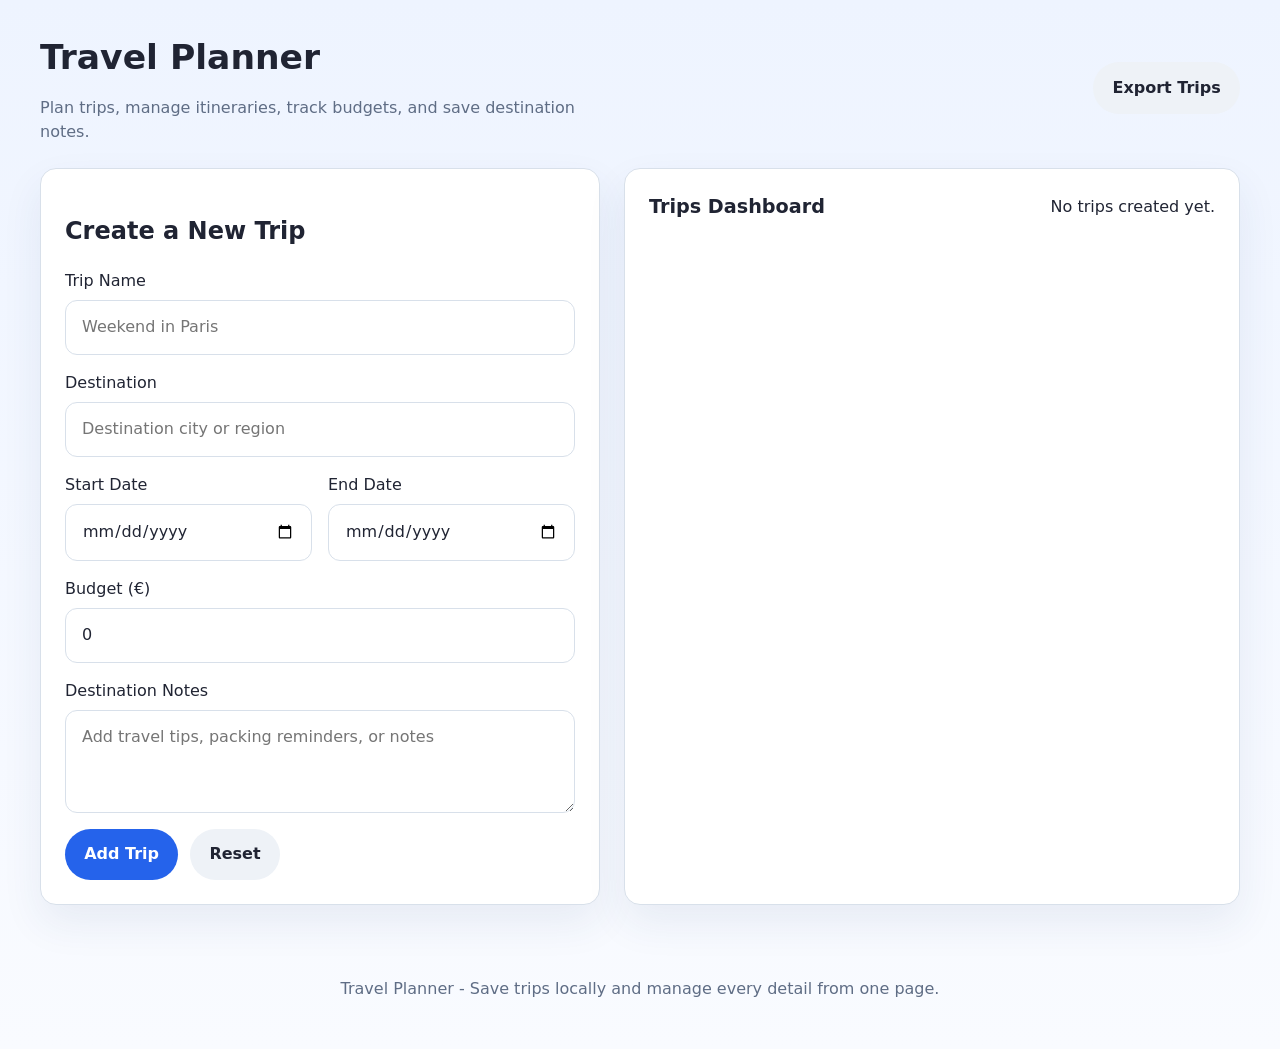
==== src/main/resources/static/index.html @ bc4f484f "initial commit - new project Travel Planner" ====
<!DOCTYPE html>
<html lang="en">
  <head>
    <meta charset="UTF-8" />
    <meta name="viewport" content="width=device-width, initial-scale=1.0" />
    <title>Travel Planner</title>
    <link rel="stylesheet" href="css/styles.css" />
  </head>
  <body>
    <header class="site-header">
      <div class="container header-grid">
        <div>
          <h1>Travel Planner</h1>
          <p>Plan trips, manage itineraries, track budgets, and save destination notes.</p>
        </div>
        <button id="export-data-button" class="btn-secondary">Export Trips</button>
      </div>
    </header>

    <main class="container grid-layout">
      <section class="panel panel-form">
        <h2>Create a New Trip</h2>
        <form id="trip-form">
          <div class="field-group">
            <label for="trip-name">Trip Name</label>
            <input id="trip-name" name="tripName" type="text" placeholder="Weekend in Paris" required />
          </div>
          <div class="field-group">
            <label for="destination">Destination</label>
            <input id="destination" name="destination" type="text" placeholder="Destination city or region" required />
          </div>
          <div class="field-row">
            <div class="field-group">
              <label for="start-date">Start Date</label>
              <input id="start-date" name="startDate" type="date" required />
            </div>
            <div class="field-group">
              <label for="end-date">End Date</label>
              <input id="end-date" name="endDate" type="date" required />
            </div>
          </div>
          <div class="field-group">
            <label for="budget">Budget (€)</label>
            <input id="budget" name="budget" type="number" min="0" value="0" required />
          </div>
          <div class="field-group">
            <label for="notes">Destination Notes</label>
            <textarea id="notes" name="notes" rows="3" placeholder="Add travel tips, packing reminders, or notes"></textarea>
          </div>
          <div class="button-row">
            <button type="submit" class="btn-primary">Add Trip</button>
            <button type="reset" class="btn-secondary">Reset</button>
          </div>
        </form>
      </section>

      <section class="panel panel-dashboard">
        <div class="section-header">
          <h2>Trips Dashboard</h2>
          <div id="trip-summary">No trips created yet.</div>
        </div>
        <div id="trips-list" class="trip-list"></div>
      </section>

      <section class="panel panel-details hidden" id="trip-details-panel">
        <div class="section-header">
          <h2>Trip Details</h2>
          <button id="delete-trip-button" class="btn-danger">Delete Trip</button>
        </div>

        <div id="active-trip-card" class="card"></div>

        <div class="sub-sections">
          <div class="panel nested-panel">
            <h3>Itinerary</h3>
            <form id="itinerary-form" class="small-form">
              <div class="field-row">
                <div class="field-group">
                  <label for="itinerary-day">Day</label>
                  <select id="itinerary-day" name="itineraryDay"></select>
                </div>
                <div class="field-group">
                  <label for="itinerary-time">Time</label>
                  <input id="itinerary-time" name="itineraryTime" type="time" required />
                </div>
              </div>
              <div class="field-group">
                <label for="itinerary-title">Activity</label>
                <input id="itinerary-title" name="itineraryTitle" type="text" placeholder="Museum visit, dinner, hike…" required />
              </div>
              <div class="field-group">
                <label for="itinerary-description">Description</label>
                <input id="itinerary-description" name="itineraryDescription" type="text" placeholder="Add details for the activity" />
              </div>
              <button type="submit" class="btn-primary btn-full">Add Itinerary Item</button>
            </form>

            <div id="itinerary-list" class="list-group"></div>
          </div>

          <div class="panel nested-panel">
            <h3>Budget Tracker</h3>
            <div class="budget-summary">
              <div class="budget-label">Budget</div>
              <div id="budget-total" class="budget-value">€0</div>
            </div>
            <div class="progress-bar">
              <div id="budget-progress" class="progress-fill"></div>
            </div>
            <div class="budget-details">
              <span id="budget-spent">Spent: €0</span>
              <span id="budget-remaining">Remaining: €0</span>
            </div>

            <form id="expense-form" class="small-form">
              <div class="field-group">
                <label for="expense-category">Category</label>
                <select id="expense-category" name="expenseCategory">
                  <option value="Accommodation">Accommodation</option>
                  <option value="Food">Food</option>
                  <option value="Transport">Transport</option>
                  <option value="Activities">Activities</option>
                  <option value="Misc">Misc</option>
                </select>
              </div>
              <div class="field-group">
                <label for="expense-amount">Amount (€)</label>
                <input id="expense-amount" name="expenseAmount" type="number" min="0" step="0.01" required />
              </div>
              <div class="field-group">
                <label for="expense-description">Description</label>
                <input id="expense-description" name="expenseDescription" type="text" placeholder="Hotel, lunch, metro ticket…" />
              </div>
              <button type="submit" class="btn-primary btn-full">Add Expense</button>
            </form>

            <div id="expense-list" class="list-group"></div>
          </div>
        </div>

        <div class="panel nested-panel">
          <h3>Destination Information</h3>
          <div class="field-row">
            <button id="load-destination-info" class="btn-secondary">Load Recommended Info</button>
            <button id="save-notes-button" class="btn-secondary">Save Notes</button>
          </div>
          <div class="destination-card">
            <div class="destination-info-grid">
              <div>
                <h4>Weather</h4>
                <p id="destination-weather">N/A</p>
              </div>
              <div>
                <h4>Currency</h4>
                <p id="destination-currency">N/A</p>
              </div>
              <div>
                <h4>Tips</h4>
                <p id="destination-tips">N/A</p>
              </div>
            </div>
            <div class="field-group">
              <label for="destination-notes">Traveler Notes</label>
              <textarea id="destination-notes" rows="4" placeholder="Add packing notes, reminders, or local tips"></textarea>
            </div>
          </div>
        </div>
      </section>
    </main>

    <footer class="site-footer">
      <p>Travel Planner - Save trips locally and manage every detail from one page.</p>
    </footer>

    <script type="module" src="js/app.js"></script>
  </body>
</html>
---- src/main/resources/static/css/styles.css ----
:root {
  --bg: #f4f7fb;
  --surface: #ffffff;
  --surface-strong: #eef2f7;
  --text: #202433;
  --muted: #5f6d85;
  --primary: #2563eb;
  --primary-soft: #dbeafe;
  --accent: #10b981;
  --danger: #ef4444;
  --border: #d8e0ea;
  --radius: 16px;
  --shadow: 0 18px 40px rgba(42, 67, 116, 0.08);
  font-family: "Inter", system-ui, -apple-system, BlinkMacSystemFont, "Segoe UI",
    sans-serif;
}

* {
  box-sizing: border-box;
}

html,
body {
  margin: 0;
  min-height: 100%;
  background: linear-gradient(180deg, #eef4ff 0%, #f9fbff 100%);
  color: var(--text);
}

body {
  line-height: 1.5;
}

img {
  max-width: 100%;
  display: block;
}

button,
input,
select,
textarea {
  font: inherit;
}

.container {
  width: min(1200px, calc(100% - 2rem));
  margin: 0 auto;
}

.site-header {
  padding: 2rem 0 1.5rem;
}

.header-grid {
  display: flex;
  align-items: center;
  justify-content: space-between;
  gap: 1.5rem;
  flex-wrap: wrap;
}

.site-header h1 {
  margin: 0;
  font-size: clamp(2.1rem, 2.7vw, 3rem);
}

.site-header p {
  margin: 0.75rem 0 0;
  color: var(--muted);
  max-width: 36rem;
}

.btn-primary,
.btn-secondary,
.btn-danger {
  border: none;
  border-radius: 999px;
  cursor: pointer;
  padding: 0.85rem 1.2rem;
  font-weight: 600;
  transition: transform 0.18s ease, box-shadow 0.18s ease,
    background-color 0.18s ease;
}

.btn-primary {
  background: var(--primary);
  color: #fff;
}

.btn-secondary {
  background: var(--surface-strong);
  color: var(--text);
}

.btn-danger {
  background: var(--danger);
  color: #fff;
}

button:hover {
  transform: translateY(-1px);
}

button:focus-visible {
  outline: 3px solid rgba(37, 99, 235, 0.35);
  outline-offset: 2px;
}

.grid-layout {
  display: grid;
  grid-template-columns: minmax(280px, 1fr) minmax(360px, 1.1fr);
  gap: 1.5rem;
  margin-bottom: 2rem;
}

.panel {
  background: var(--surface);
  border: 1px solid var(--border);
  border-radius: var(--radius);
  padding: 1.5rem;
  box-shadow: var(--shadow);
}

.panel-form,
.panel-dashboard {
  min-height: 380px;
}

.panel-details {
  grid-column: 1 / -1;
}

.section-header {
  display: flex;
  align-items: center;
  justify-content: space-between;
  gap: 1rem;
  margin-bottom: 1rem;
}

.section-header h2,
.panel h3 {
  margin: 0;
  font-size: 1.2rem;
}

.field-group {
  display: flex;
  flex-direction: column;
  gap: 0.45rem;
  margin-bottom: 1rem;
}

.field-row {
  display: grid;
  grid-template-columns: repeat(2, minmax(0, 1fr));
  gap: 1rem;
}

.field-row .field-group:last-child {
  margin-bottom: 0;
}

input,
select,
textarea {
  width: 100%;
  border: 1px solid var(--border);
  border-radius: 12px;
  background: #fff;
  padding: 0.9rem 1rem;
  color: var(--text);
  transition: border-color 0.15s ease, box-shadow 0.15s ease;
}

input:focus,
select:focus,
textarea:focus {
  outline: none;
  border-color: rgba(37, 99, 235, 0.55);
  box-shadow: 0 0 0 4px rgba(37, 99, 235, 0.12);
}

textarea {
  resize: vertical;
  min-height: 4.5rem;
}

.button-row {
  display: flex;
  gap: 0.75rem;
  flex-wrap: wrap;
  margin-top: 0.5rem;
}

.btn-full {
  width: 100%;
}

.trip-list {
  display: grid;
  gap: 1rem;
  margin-top: 1rem;
}

.trip-card,
.card,
.list-item {
  background: var(--surface-strong);
  border: 1px solid var(--border);
  border-radius: 14px;
  padding: 1rem;
}

.trip-card {
  display: flex;
  justify-content: space-between;
  align-items: center;
  gap: 1rem;
}

.trip-card button {
  min-width: 106px;
}

.trip-card h3,
.card h3 {
  margin: 0;
  font-size: 1rem;
}

.trip-card p,
.card p,
.list-item p {
  margin: 0.35rem 0 0;
  color: var(--muted);
}

.hidden {
  display: none !important;
}

.sub-sections {
  display: grid;
  grid-template-columns: 1fr 1fr;
  gap: 1rem;
  margin-top: 1rem;
}

.nested-panel {
  padding: 1rem 1rem 1.25rem;
}

.small-form {
  display: grid;
  gap: 1rem;
  margin-bottom: 1rem;
}

.list-group {
  display: grid;
  gap: 0.8rem;
}

.list-item {
  display: grid;
  gap: 0.5rem;
}

.list-item span {
  font-size: 0.95rem;
  color: var(--muted);
}

.budget-summary,
.destination-info-grid,
.budget-details {
  display: grid;
  gap: 0.5rem;
}

.budget-summary {
  grid-template-columns: auto auto;
  align-items: center;
  margin-bottom: 0.9rem;
}

.budget-label {
  color: var(--muted);
  font-size: 0.95rem;
}

.budget-value {
  font-size: 1.55rem;
  font-weight: 700;
}

.progress-bar {
  width: 100%;
  height: 0.85rem;
  background: #eaf2f2ff;
  border-radius: 999px;
  overflow: hidden;
  margin-bottom: 0.8rem;
}

.progress-fill {
  width: 0%;
  height: 100%;
  background: linear-gradient(90deg, #10b981 0%, #22c55e 100%);
  transition: width 0.3s ease;
}

.budget-details {
  justify-content: space-between;
  grid-template-columns: repeat(2, max-content);
  margin-bottom: 1rem;
}

.destination-card {
  border-radius: 16px;
  border: 1px solid var(--border);
  padding: 1rem;
  background: var(--surface-strong);
}

.destination-info-grid {
  display: grid;
  grid-template-columns: repeat(3, minmax(100px, 1fr));
  gap: 1rem;
  margin-bottom: 1rem;
}

.destination-info-grid h4 {
  margin: 0 0 0.4rem;
  font-size: 0.95rem;
}

.destination-info-grid p {
  margin: 0;
  color: var(--text);
}

.site-footer {
  padding: 1.5rem 0 2rem;
  text-align: center;
  color: var(--muted);
}

@media (max-width: 1024px) {
  .grid-layout {
    grid-template-columns: 1fr;
  }

  .sub-sections {
    grid-template-columns: 1fr;
  }

  .field-row {
    grid-template-columns: 1fr;
  }
}

@media (max-width: 640px) {
  .site-header,
  .panel,
  .destination-card {
    padding: 1.25rem;
  }

  .header-grid {
    align-items: flex-start;
  }

  .button-row,
  .field-row {
    display: grid;
  }
}
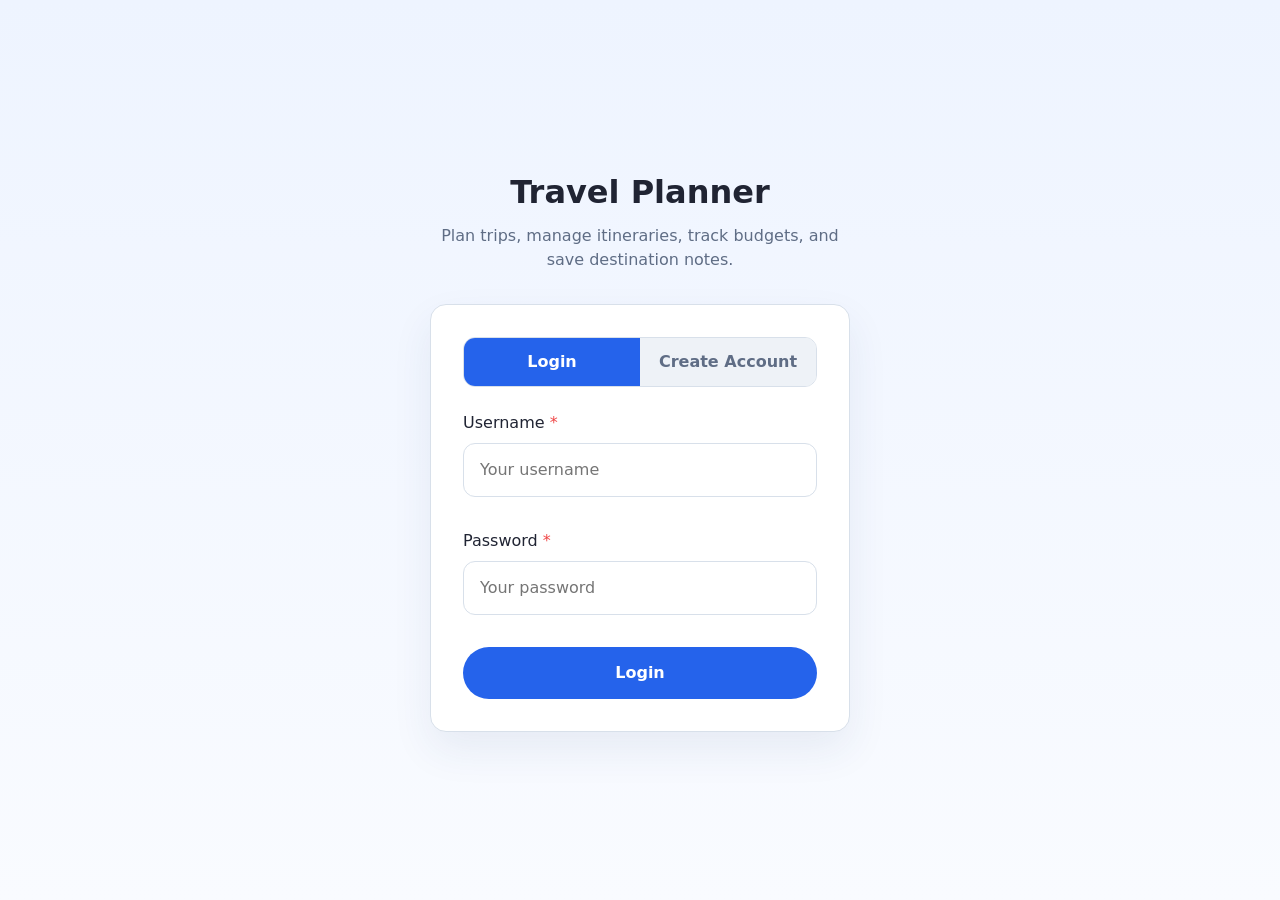
==== commit 2cec9601: "add account creation and login page" ====
--- a/src/main/resources/static/index.html
+++ b/src/main/resources/static/index.html
@@ -13,7 +13,11 @@
           <h1>Travel Planner</h1>
           <p>Plan trips, manage itineraries, track budgets, and save destination notes.</p>
         </div>
-        <button id="export-data-button" class="btn-secondary">Export Trips</button>
+        <div class="header-actions">
+          <span id="username-display" class="username-badge"></span>
+          <button id="logout-button" class="btn-secondary">Logout</button>
+          <button id="export-data-button" class="btn-secondary">Export Trips</button>
+        </div>
       </div>
     </header>
 
@@ -172,6 +176,5 @@
       <p>Travel Planner - Save trips locally and manage every detail from one page.</p>
     </footer>
 
-    <script type="module" src="js/app.js"></script>
-  </body>
+    <script type="module" src="js/app.js"></script>  </body>
 </html>
--- a/src/main/resources/static/css/styles.css
+++ b/src/main/resources/static/css/styles.css
@@ -299,7 +299,7 @@
 .progress-bar {
   width: 100%;
   height: 0.85rem;
-  background: #eaf2f2ff;
+  background: #eaf2ff;
   border-radius: 999px;
   overflow: hidden;
   margin-bottom: 0.8rem;
@@ -377,4 +377,101 @@
   .field-row {
     display: grid;
   }
+}
+
+.auth-body {
+  display: flex;
+  align-items: center;
+  justify-content: center;
+  min-height: 100vh;
+  padding: 2rem;
+}
+
+.auth-container {
+  width: 100%;
+  max-width: 420px;
+}
+
+.auth-header {
+  text-align: center;
+  margin-bottom: 2rem;
+}
+
+.auth-header h1 {
+  margin: 0;
+  font-size: 2rem;
+}
+
+.auth-header p {
+  margin: 0.5rem 0 0;
+  color: var(--muted);
+}
+
+.auth-card {
+  background: var(--surface);
+  border: 1px solid var(--border);
+  border-radius: var(--radius);
+  padding: 2rem;
+  box-shadow: var(--shadow);
+}
+
+.auth-tabs {
+  display: flex;
+  gap: 0;
+  margin-bottom: 1.5rem;
+  border-radius: 12px;
+  overflow: hidden;
+  border: 1px solid var(--border);
+}
+
+.auth-tab {
+  flex: 1;
+  padding: 0.75rem;
+  border: none;
+  background: var(--surface-strong);
+  color: var(--muted);
+  cursor: pointer;
+  font-weight: 600;
+  transition: background 0.15s ease, color 0.15s ease;
+}
+
+.auth-tab.active {
+  background: var(--primary);
+  color: #fff;
+}
+
+.auth-form {
+  display: flex;
+  flex-direction: column;
+  gap: 1rem;
+}
+
+.auth-error {
+  background: #fef2f2;
+  border: 1px solid #fecaca;
+  color: var(--danger);
+  padding: 0.75rem 1rem;
+  border-radius: 12px;
+  margin-bottom: 1rem;
+  font-size: 0.9rem;
+}
+
+.header-actions {
+  display: flex;
+  align-items: center;
+  gap: 0.75rem;
+  flex-wrap: wrap;
+}
+
+.username-badge {
+  font-weight: 600;
+  color: var(--primary);
+  padding: 0.5rem 0.75rem;
+  background: var(--primary-soft);
+  border-radius: 999px;
+  font-size: 0.9rem;
+}
+
+.required {
+  color: var(--danger);
 }
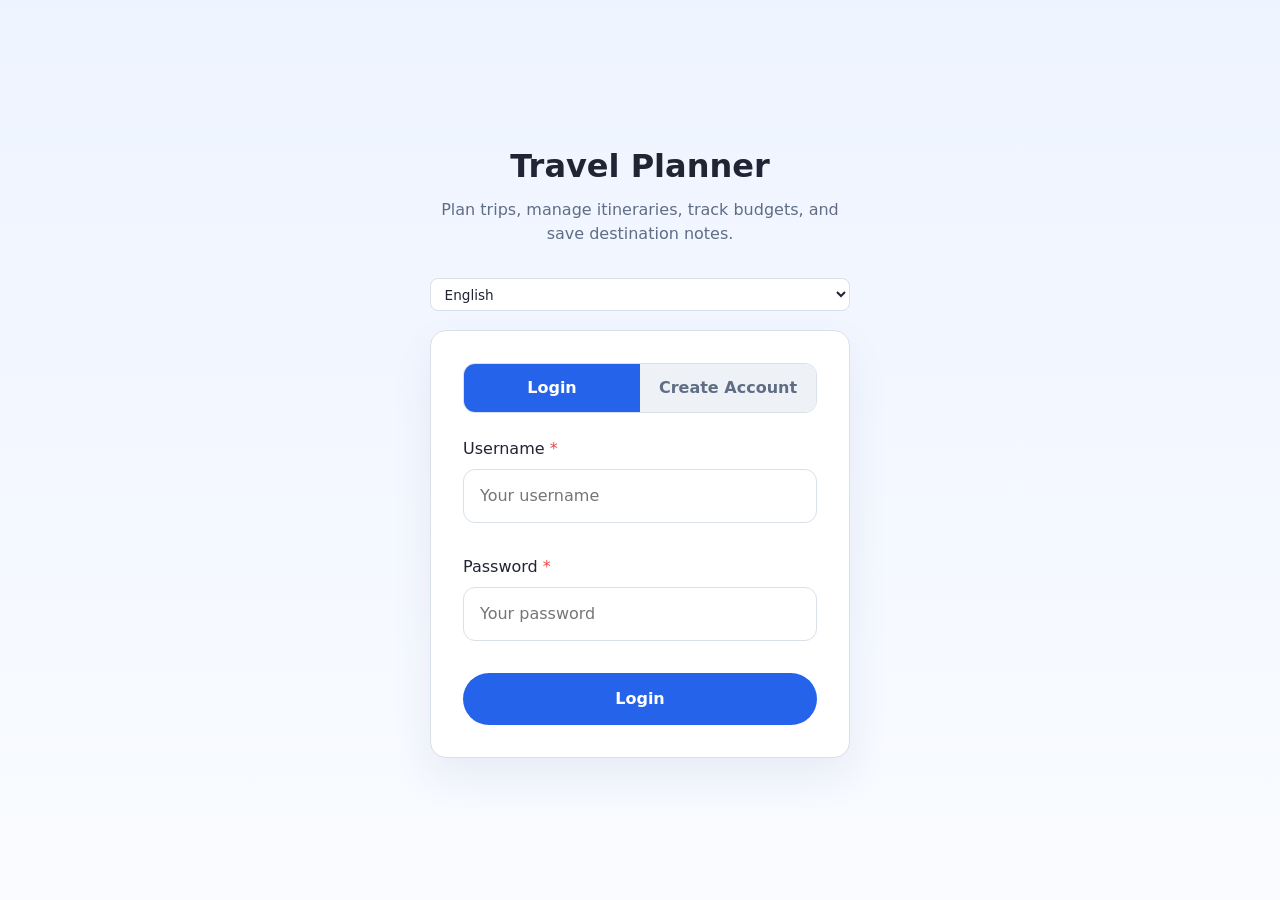
==== commit 2bd1d488: "feat: add multi-language support with PL/EN/ES translations and localized currency names - Add i18n " ====
--- a/src/main/resources/static/index.html
+++ b/src/main/resources/static/index.html
@@ -3,139 +3,161 @@
   <head>
     <meta charset="UTF-8" />
     <meta name="viewport" content="width=device-width, initial-scale=1.0" />
-    <title>Travel Planner</title>
+    <title data-i18n="app.title">Travel Planner</title>
     <link rel="stylesheet" href="css/styles.css" />
   </head>
   <body>
     <header class="site-header">
       <div class="container header-grid">
         <div>
-          <h1>Travel Planner</h1>
-          <p>Plan trips, manage itineraries, track budgets, and save destination notes.</p>
+          <h1 data-i18n="app.title">Travel Planner</h1>
+          <p data-i18n="app.subtitle">Plan trips, manage itineraries, track budgets, and save destination notes.</p>
         </div>
         <div class="header-actions">
+          <select id="language-select" class="language-select">
+            <option value="pl">Polski</option>
+            <option value="en">English</option>
+            <option value="es">Español</option>
+          </select>
           <span id="username-display" class="username-badge"></span>
-          <button id="logout-button" class="btn-secondary">Logout</button>
-          <button id="export-data-button" class="btn-secondary">Export Trips</button>
+          <button id="logout-button" class="btn-secondary" data-i18n="header.logout">Logout</button>
+          <button id="export-data-button" class="btn-secondary" data-i18n="header.exportTrips">Export Trips</button>
         </div>
       </div>
     </header>
 
     <main class="container grid-layout">
       <section class="panel panel-form">
-        <h2>Create a New Trip</h2>
+        <h2 data-i18n="trip.newTrip">Create a New Trip</h2>
         <form id="trip-form">
           <div class="field-group">
-            <label for="trip-name">Trip Name</label>
-            <input id="trip-name" name="tripName" type="text" placeholder="Weekend in Paris" required />
+            <label data-i18n="trip.name">Trip Name</label>
+            <input id="trip-name" name="tripName" type="text" data-i18n-placeholder="trip.namePlaceholder" placeholder="Weekend in Paris" required />
+          </div>
+          <div class="field-row">
+            <div class="field-group">
+              <label data-i18n="trip.country">Country</label>
+              <div class="searchable-select" id="country-select-wrapper">
+                <input id="country-search" type="text" data-i18n-placeholder="trip.countryPlaceholder" placeholder="Search country..." autocomplete="off" />
+                <input type="hidden" id="trip-country" name="tripCountry" />
+                <div class="searchable-select-dropdown" id="country-dropdown"></div>
+              </div>
+            </div>
+            <div class="field-group">
+              <label data-i18n="trip.destination">Destination</label>
+              <input id="destination" name="destination" type="text" data-i18n-placeholder="trip.destinationPlaceholder" placeholder="Destination city or region" required />
+            </div>
+          </div>
+          <div class="field-row">
+            <div class="field-group">
+              <label data-i18n="trip.startDate">Start Date</label>
+              <input id="start-date" name="startDate" type="date" required />
+            </div>
+            <div class="field-group">
+              <label data-i18n="trip.endDate">End Date</label>
+              <input id="end-date" name="endDate" type="date" required />
+            </div>
+          </div>
+          <div class="field-row">
+            <div class="field-group">
+              <label data-i18n="trip.budget">Budget</label>
+              <input id="budget" name="budget" type="number" min="0" value="0" required />
+            </div>
+            <div class="field-group">
+              <label data-i18n="trip.currency">Currency</label>
+              <select id="trip-currency" name="currency"></select>
+            </div>
           </div>
           <div class="field-group">
-            <label for="destination">Destination</label>
-            <input id="destination" name="destination" type="text" placeholder="Destination city or region" required />
-          </div>
-          <div class="field-row">
-            <div class="field-group">
-              <label for="start-date">Start Date</label>
-              <input id="start-date" name="startDate" type="date" required />
-            </div>
-            <div class="field-group">
-              <label for="end-date">End Date</label>
-              <input id="end-date" name="endDate" type="date" required />
-            </div>
-          </div>
-          <div class="field-group">
-            <label for="budget">Budget (€)</label>
-            <input id="budget" name="budget" type="number" min="0" value="0" required />
-          </div>
-          <div class="field-group">
-            <label for="notes">Destination Notes</label>
-            <textarea id="notes" name="notes" rows="3" placeholder="Add travel tips, packing reminders, or notes"></textarea>
+            <label data-i18n="trip.notes">Destination Notes</label>
+            <textarea id="notes" name="notes" rows="3" data-i18n-placeholder="trip.notesPlaceholder" placeholder="Add travel tips, packing reminders, or notes"></textarea>
           </div>
           <div class="button-row">
-            <button type="submit" class="btn-primary">Add Trip</button>
-            <button type="reset" class="btn-secondary">Reset</button>
+            <button type="submit" class="btn-primary" data-i18n="trip.addTrip">Add Trip</button>
+            <button type="reset" class="btn-secondary" data-i18n="trip.reset">Reset</button>
           </div>
         </form>
       </section>
 
       <section class="panel panel-dashboard">
         <div class="section-header">
-          <h2>Trips Dashboard</h2>
-          <div id="trip-summary">No trips created yet.</div>
+          <h2 data-i18n="dashboard.title">Trips Dashboard</h2>
+          <div id="trip-summary" data-i18n="trip.noTrips">No trips created yet.</div>
         </div>
         <div id="trips-list" class="trip-list"></div>
       </section>
 
       <section class="panel panel-details hidden" id="trip-details-panel">
         <div class="section-header">
-          <h2>Trip Details</h2>
-          <button id="delete-trip-button" class="btn-danger">Delete Trip</button>
+          <h2 data-i18n="details.title">Trip Details</h2>
+          <button id="delete-trip-button" class="btn-danger" data-i18n="details.deleteTrip">Delete Trip</button>
         </div>
 
         <div id="active-trip-card" class="card"></div>
 
         <div class="sub-sections">
           <div class="panel nested-panel">
-            <h3>Itinerary</h3>
+            <h3 data-i18n="itinerary.title">Itinerary</h3>
             <form id="itinerary-form" class="small-form">
               <div class="field-row">
                 <div class="field-group">
-                  <label for="itinerary-day">Day</label>
+                  <label data-i18n="itinerary.day">Day</label>
                   <select id="itinerary-day" name="itineraryDay"></select>
                 </div>
                 <div class="field-group">
-                  <label for="itinerary-time">Time</label>
+                  <label data-i18n="itinerary.time">Time</label>
                   <input id="itinerary-time" name="itineraryTime" type="time" required />
                 </div>
               </div>
               <div class="field-group">
-                <label for="itinerary-title">Activity</label>
-                <input id="itinerary-title" name="itineraryTitle" type="text" placeholder="Museum visit, dinner, hike…" required />
-              </div>
-              <div class="field-group">
-                <label for="itinerary-description">Description</label>
-                <input id="itinerary-description" name="itineraryDescription" type="text" placeholder="Add details for the activity" />
-              </div>
-              <button type="submit" class="btn-primary btn-full">Add Itinerary Item</button>
+                <label data-i18n="itinerary.activity">Activity</label>
+                <input id="itinerary-title" name="itineraryTitle" type="text" data-i18n-placeholder="itinerary.activityPlaceholder" placeholder="Museum visit, dinner, hike…" required />
+              </div>
+              <div class="field-group">
+                <label data-i18n="itinerary.description">Description</label>
+                <input id="itinerary-description" name="itineraryDescription" type="text" data-i18n-placeholder="itinerary.descriptionPlaceholder" placeholder="Add details for the activity" />
+              </div>
+              <button type="submit" class="btn-primary btn-full" data-i18n="itinerary.addItem">Add Itinerary Item</button>
             </form>
 
             <div id="itinerary-list" class="list-group"></div>
           </div>
 
           <div class="panel nested-panel">
-            <h3>Budget Tracker</h3>
+            <h3 data-i18n="budget.title">Budget Tracker</h3>
             <div class="budget-summary">
-              <div class="budget-label">Budget</div>
-              <div id="budget-total" class="budget-value">€0</div>
+              <div class="budget-label" data-i18n="budget.label">Budget</div>
+              <div id="budget-total" class="budget-value">0</div>
             </div>
             <div class="progress-bar">
               <div id="budget-progress" class="progress-fill"></div>
             </div>
             <div class="budget-details">
-              <span id="budget-spent">Spent: €0</span>
-              <span id="budget-remaining">Remaining: €0</span>
-            </div>
+              <span id="budget-spent">Spent: 0</span>
+              <span id="budget-remaining">Remaining: 0</span>
+            </div>
+            <div id="budget-pln-equivalent" class="currency-conversion"></div>
 
             <form id="expense-form" class="small-form">
               <div class="field-group">
-                <label for="expense-category">Category</label>
+                <label data-i18n="expense.category">Category</label>
                 <select id="expense-category" name="expenseCategory">
-                  <option value="Accommodation">Accommodation</option>
-                  <option value="Food">Food</option>
-                  <option value="Transport">Transport</option>
-                  <option value="Activities">Activities</option>
-                  <option value="Misc">Misc</option>
+                  <option value="Accommodation" data-i18n="expense.categoryAccommodation">Accommodation</option>
+                  <option value="Food" data-i18n="expense.categoryFood">Food</option>
+                  <option value="Transport" data-i18n="expense.categoryTransport">Transport</option>
+                  <option value="Activities" data-i18n="expense.categoryActivities">Activities</option>
+                  <option value="Misc" data-i18n="expense.categoryMisc">Misc</option>
                 </select>
               </div>
               <div class="field-group">
-                <label for="expense-amount">Amount (€)</label>
+                <label data-i18n="expense.amount">Amount</label>
                 <input id="expense-amount" name="expenseAmount" type="number" min="0" step="0.01" required />
               </div>
               <div class="field-group">
-                <label for="expense-description">Description</label>
-                <input id="expense-description" name="expenseDescription" type="text" placeholder="Hotel, lunch, metro ticket…" />
-              </div>
-              <button type="submit" class="btn-primary btn-full">Add Expense</button>
+                <label data-i18n="expense.description">Description</label>
+                <input id="expense-description" name="expenseDescription" type="text" data-i18n-placeholder="expense.descriptionPlaceholder" placeholder="Hotel, lunch, metro ticket…" />
+              </div>
+              <button type="submit" class="btn-primary btn-full" data-i18n="expense.addExpense">Add Expense</button>
             </form>
 
             <div id="expense-list" class="list-group"></div>
@@ -143,29 +165,29 @@
         </div>
 
         <div class="panel nested-panel">
-          <h3>Destination Information</h3>
-          <div class="field-row">
-            <button id="load-destination-info" class="btn-secondary">Load Recommended Info</button>
-            <button id="save-notes-button" class="btn-secondary">Save Notes</button>
+          <h3 data-i18n="destination.title">Destination Information</h3>
+          <div class="field-row">
+            <button id="load-destination-info" class="btn-secondary" data-i18n="destination.loadInfo">Load Recommended Info</button>
+            <button id="save-notes-button" class="btn-secondary" data-i18n="destination.saveNotes">Save Notes</button>
           </div>
           <div class="destination-card">
             <div class="destination-info-grid">
               <div>
-                <h4>Weather</h4>
+                <h4 data-i18n="destination.weather">Weather</h4>
                 <p id="destination-weather">N/A</p>
               </div>
               <div>
-                <h4>Currency</h4>
+                <h4 data-i18n="destination.currency">Currency</h4>
                 <p id="destination-currency">N/A</p>
               </div>
               <div>
-                <h4>Tips</h4>
+                <h4 data-i18n="destination.tips">Tips</h4>
                 <p id="destination-tips">N/A</p>
               </div>
             </div>
             <div class="field-group">
-              <label for="destination-notes">Traveler Notes</label>
-              <textarea id="destination-notes" rows="4" placeholder="Add packing notes, reminders, or local tips"></textarea>
+              <label data-i18n="destination.notes">Traveler Notes</label>
+              <textarea id="destination-notes" rows="4" data-i18n-placeholder="destination.notesPlaceholder" placeholder="Add packing notes, reminders, or local tips"></textarea>
             </div>
           </div>
         </div>
@@ -173,8 +195,10 @@
     </main>
 
     <footer class="site-footer">
-      <p>Travel Planner - Save trips locally and manage every detail from one page.</p>
+      <p data-i18n="app.footer">Travel Planner - Save trips locally and manage every detail from one page.</p>
     </footer>
 
-    <script type="module" src="js/app.js"></script>  </body>
-</html>+    <script src="js/i18n.js"></script>
+    <script src="js/app.js"></script>
+  </body>
+</html>
--- a/src/main/resources/static/css/styles.css
+++ b/src/main/resources/static/css/styles.css
@@ -373,6 +373,10 @@
     align-items: flex-start;
   }
 
+  .header-actions {
+    flex-wrap: wrap;
+  }
+
   .button-row,
   .field-row {
     display: grid;
@@ -456,11 +460,38 @@
   font-size: 0.9rem;
 }
 
+.language-select {
+  padding: 0.4rem 0.6rem;
+  border: 1px solid var(--border);
+  border-radius: 8px;
+  background: var(--surface);
+  color: var(--text);
+  font-size: 0.85rem;
+  cursor: pointer;
+  outline: none;
+  min-width: 115px;
+  flex-shrink: 0;
+}
+
+.language-select:focus {
+  border-color: var(--primary);
+  box-shadow: 0 0 0 2px var(--primary-soft);
+}
+
+.language-switcher {
+  text-align: center;
+  margin-bottom: 1.2rem;
+}
+
 .header-actions {
   display: flex;
   align-items: center;
   gap: 0.75rem;
-  flex-wrap: wrap;
+}
+
+.header-actions .btn-secondary {
+  white-space: nowrap;
+  flex-shrink: 0;
 }
 
 .username-badge {
@@ -470,8 +501,57 @@
   background: var(--primary-soft);
   border-radius: 999px;
   font-size: 0.9rem;
+  white-space: nowrap;
+  flex-shrink: 0;
 }
 
 .required {
   color: var(--danger);
+}
+
+.searchable-select {
+  position: relative;
+}
+
+.searchable-select-dropdown {
+  position: absolute;
+  top: 100%;
+  left: 0;
+  right: 0;
+  z-index: 100;
+  max-height: 220px;
+  overflow-y: auto;
+  background: var(--surface);
+  border: 1px solid var(--border);
+  border-radius: 12px;
+  box-shadow: var(--shadow);
+  margin-top: 4px;
+  display: none;
+}
+
+.searchable-select-dropdown.open {
+  display: block;
+}
+
+.searchable-select-option {
+  padding: 0.7rem 1rem;
+  cursor: pointer;
+  transition: background 0.1s ease;
+  font-size: 0.95rem;
+}
+
+.searchable-select-option:hover,
+.searchable-select-option.highlighted {
+  background: var(--primary-soft);
+}
+
+.searchable-select-option.selected {
+  font-weight: 600;
+  color: var(--primary);
+}
+
+.searchable-select-empty {
+  padding: 0.7rem 1rem;
+  color: var(--muted);
+  font-size: 0.95rem;
 }
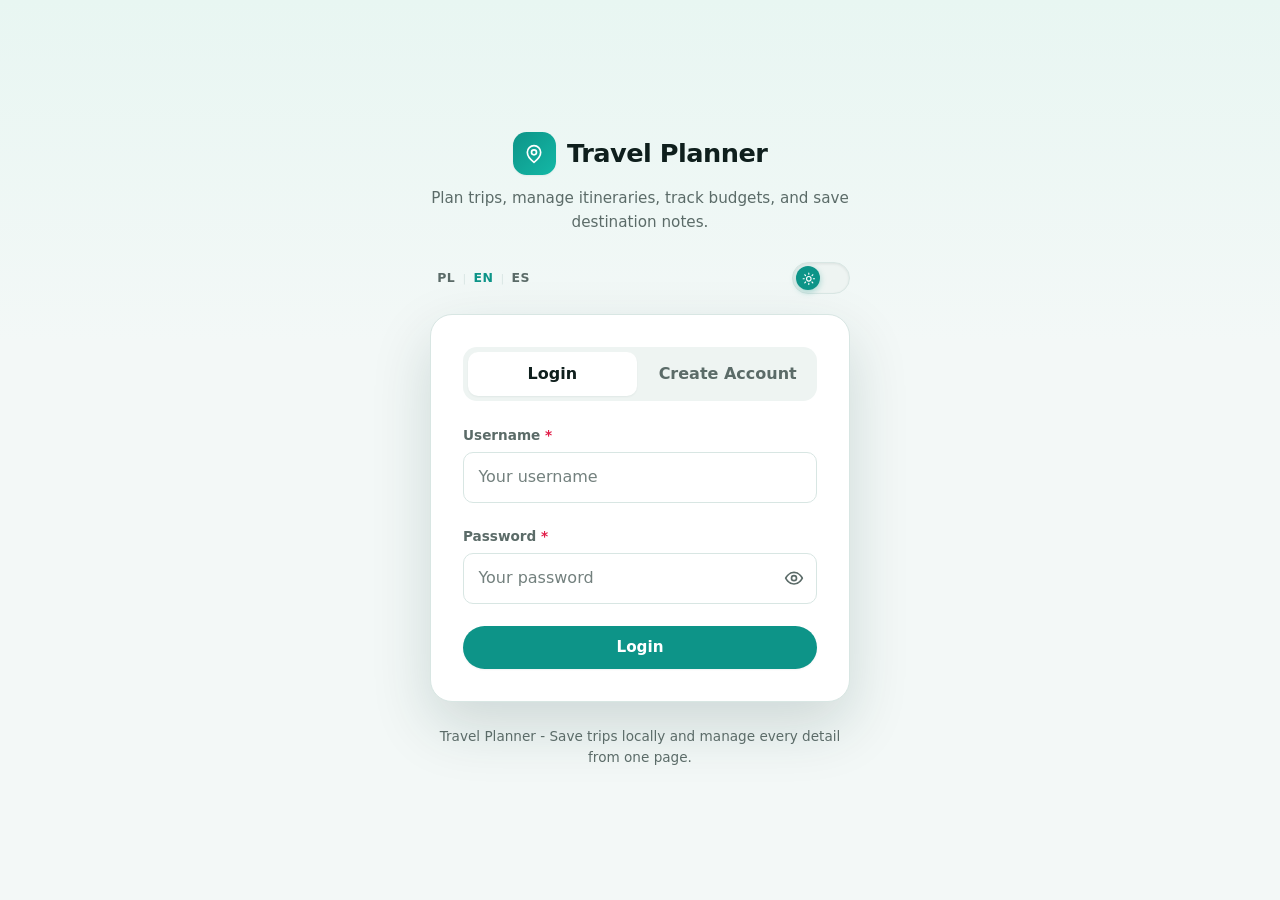
==== commit 8f5403e4: "feat: redesign UI with improved UX, dark mode, and modern components - Migrate static assets into Sp" ====
--- a/src/main/resources/static/index.html
+++ b/src/main/resources/static/index.html
@@ -4,101 +4,159 @@
     <meta charset="UTF-8" />
     <meta name="viewport" content="width=device-width, initial-scale=1.0" />
     <title data-i18n="app.title">Travel Planner</title>
-    <link rel="stylesheet" href="css/styles.css" />
+    <script>
+      (function () {
+        var stored = localStorage.getItem("theme");
+        var dark =
+          stored === "dark" ||
+          (stored !== "light" &&
+            window.matchMedia("(prefers-color-scheme: dark)").matches);
+        document.documentElement.setAttribute("data-theme", dark ? "dark" : "light");
+      })();
+    </script>
+    <link rel="stylesheet" href="css/styles.css?v=3" />
   </head>
   <body>
-    <header class="site-header">
-      <div class="container header-grid">
-        <div>
-          <h1 data-i18n="app.title">Travel Planner</h1>
-          <p data-i18n="app.subtitle">Plan trips, manage itineraries, track budgets, and save destination notes.</p>
-        </div>
-        <div class="header-actions">
-          <select id="language-select" class="language-select">
-            <option value="pl">Polski</option>
-            <option value="en">English</option>
-            <option value="es">Español</option>
-          </select>
+    <header class="navbar">
+      <div class="container navbar-inner">
+        <a class="brand" href="index.html">
+          <span class="brand-mark">
+            <svg class="icon" viewBox="0 0 24 24" fill="none" stroke="currentColor" stroke-width="2" stroke-linecap="round" stroke-linejoin="round">
+              <path d="M20 10c0 6-8 12-8 12s-8-6-8-12a8 8 0 0 1 16 0Z" />
+              <circle cx="12" cy="10" r="3" />
+            </svg>
+          </span>
+          <span class="brand-text" data-i18n="app.title">Travel Planner</span>
+        </a>
+
+        <div class="nav-actions">
+          <button id="theme-toggle" class="theme-toggle" type="button" data-theme-toggle data-i18n-title="theme.toggle" title="Toggle theme" aria-label="Toggle theme">
+            <span class="theme-toggle-track">
+              <span class="theme-toggle-thumb">
+                <svg class="theme-toggle-icon theme-toggle-sun" viewBox="0 0 24 24" fill="none" stroke="currentColor" stroke-width="2" stroke-linecap="round" stroke-linejoin="round">
+                  <circle cx="12" cy="12" r="4" />
+                  <path d="M12 2v2M12 20v2M4.9 4.9l1.4 1.4M17.7 17.7l1.4 1.4M2 12h2M20 12h2M4.9 19.1l1.4-1.4M17.7 6.3l1.4-1.4" />
+                </svg>
+                <svg class="theme-toggle-icon theme-toggle-moon" viewBox="0 0 24 24" fill="none" stroke="currentColor" stroke-width="2" stroke-linecap="round" stroke-linejoin="round">
+                  <path d="M21 12.8A9 9 0 1 1 11.2 3 7 7 0 0 0 21 12.8Z" />
+                </svg>
+              </span>
+            </span>
+          </button>
+
+          <div id="language-switch" class="lang-switch">
+            <button type="button" class="lang-btn" data-lang="pl">PL</button>
+            <span class="lang-sep">|</span>
+            <button type="button" class="lang-btn" data-lang="en">EN</button>
+            <span class="lang-sep">|</span>
+            <button type="button" class="lang-btn" data-lang="es">ES</button>
+          </div>
+
           <span id="username-display" class="username-badge"></span>
-          <button id="logout-button" class="btn-secondary" data-i18n="header.logout">Logout</button>
-          <button id="export-data-button" class="btn-secondary" data-i18n="header.exportTrips">Export Trips</button>
+
+          <button id="export-data-button" class="btn btn-secondary export-btn" type="button" data-i18n="header.exportTrips">Export Trips</button>
+          <button id="logout-button" class="btn btn-ghost" type="button" data-i18n="header.logout">Logout</button>
         </div>
       </div>
     </header>
 
-    <main class="container grid-layout">
-      <section class="panel panel-form">
-        <h2 data-i18n="trip.newTrip">Create a New Trip</h2>
-        <form id="trip-form">
-          <div class="field-group">
-            <label data-i18n="trip.name">Trip Name</label>
-            <input id="trip-name" name="tripName" type="text" data-i18n-placeholder="trip.namePlaceholder" placeholder="Weekend in Paris" required />
-          </div>
-          <div class="field-row">
-            <div class="field-group">
-              <label data-i18n="trip.country">Country</label>
-              <div class="searchable-select" id="country-select-wrapper">
-                <input id="country-search" type="text" data-i18n-placeholder="trip.countryPlaceholder" placeholder="Search country..." autocomplete="off" />
-                <input type="hidden" id="trip-country" name="tripCountry" />
-                <div class="searchable-select-dropdown" id="country-dropdown"></div>
-              </div>
-            </div>
-            <div class="field-group">
-              <label data-i18n="trip.destination">Destination</label>
-              <input id="destination" name="destination" type="text" data-i18n-placeholder="trip.destinationPlaceholder" placeholder="Destination city or region" required />
-            </div>
-          </div>
-          <div class="field-row">
-            <div class="field-group">
-              <label data-i18n="trip.startDate">Start Date</label>
-              <input id="start-date" name="startDate" type="date" required />
-            </div>
-            <div class="field-group">
-              <label data-i18n="trip.endDate">End Date</label>
-              <input id="end-date" name="endDate" type="date" required />
-            </div>
-          </div>
-          <div class="field-row">
-            <div class="field-group">
-              <label data-i18n="trip.budget">Budget</label>
-              <input id="budget" name="budget" type="number" min="0" value="0" required />
-            </div>
-            <div class="field-group">
-              <label data-i18n="trip.currency">Currency</label>
-              <select id="trip-currency" name="currency"></select>
-            </div>
-          </div>
-          <div class="field-group">
-            <label data-i18n="trip.notes">Destination Notes</label>
-            <textarea id="notes" name="notes" rows="3" data-i18n-placeholder="trip.notesPlaceholder" placeholder="Add travel tips, packing reminders, or notes"></textarea>
-          </div>
-          <div class="button-row">
-            <button type="submit" class="btn-primary" data-i18n="trip.addTrip">Add Trip</button>
-            <button type="reset" class="btn-secondary" data-i18n="trip.reset">Reset</button>
-          </div>
-        </form>
+    <main class="container page">
+      <!-- ============================ Dashboard ============================ -->
+      <section id="dashboard-view">
+        <div class="stats-grid">
+          <div class="stat-card active" role="button" tabindex="0" data-filter="all">
+            <span class="stat-icon">
+              <svg class="icon" viewBox="0 0 24 24" fill="none" stroke="currentColor" stroke-width="2" stroke-linecap="round" stroke-linejoin="round">
+                <path d="M20 10c0 6-8 12-8 12s-8-6-8-12a8 8 0 0 1 16 0Z" />
+                <circle cx="12" cy="10" r="3" />
+              </svg>
+            </span>
+            <div>
+              <div id="stat-trips" class="stat-value">0</div>
+              <div class="stat-label" data-i18n="dashboard.stats.totalTrips">Total trips</div>
+            </div>
+          </div>
+
+          <div class="stat-card" role="button" tabindex="0" data-filter="upcoming">
+            <span class="stat-icon">
+              <svg class="icon" viewBox="0 0 24 24" fill="none" stroke="currentColor" stroke-width="2" stroke-linecap="round" stroke-linejoin="round">
+                <rect x="3" y="4" width="18" height="18" rx="2" />
+                <path d="M16 2v4M8 2v4M3 10h18" />
+              </svg>
+            </span>
+            <div>
+              <div id="stat-upcoming" class="stat-value">0</div>
+              <div class="stat-label" data-i18n="dashboard.stats.upcoming">Upcoming</div>
+            </div>
+          </div>
+
+          <div class="stat-card" role="button" tabindex="0" data-filter="past">
+            <span class="stat-icon">
+              <svg class="icon" viewBox="0 0 24 24" fill="none" stroke="currentColor" stroke-width="2" stroke-linecap="round" stroke-linejoin="round">
+                <circle cx="12" cy="12" r="10" />
+                <path d="M2 12h20M12 2a15.3 15.3 0 0 1 4 10 15.3 15.3 0 0 1-4 10 15.3 15.3 0 0 1-4-10 15.3 15.3 0 0 1 4-10Z" />
+              </svg>
+            </span>
+            <div>
+              <div id="stat-past" class="stat-value">0</div>
+              <div class="stat-label" data-i18n="dashboard.stats.past">Past trips</div>
+            </div>
+          </div>
+        </div>
+
+        <div class="section-head">
+          <h2 data-i18n="dashboard.yourTrips">Your Trips</h2>
+          <button id="new-trip-button" class="btn btn-primary" type="button">
+            <svg class="icon" viewBox="0 0 24 24" fill="none" stroke="currentColor" stroke-width="2" stroke-linecap="round" stroke-linejoin="round">
+              <path d="M12 5v14M5 12h14" />
+            </svg>
+            <span data-i18n="dashboard.newTrip">New Trip</span>
+          </button>
+        </div>
+
+        <div id="trips-empty" class="empty-state hidden">
+          <svg class="icon empty-icon" viewBox="0 0 24 24" fill="none" stroke="currentColor" stroke-width="1.5" stroke-linecap="round" stroke-linejoin="round">
+            <path d="M20 10c0 6-8 12-8 12s-8-6-8-12a8 8 0 0 1 16 0Z" />
+            <circle cx="12" cy="10" r="3" />
+          </svg>
+          <h3 data-i18n="trip.noTrips">No trips created yet.</h3>
+          <p data-i18n="trip.emptyDashboard">Create your first trip to see it on the dashboard.</p>
+          <button id="empty-cta" class="btn btn-primary" type="button" data-i18n="trip.emptyCta">Create your first trip</button>
+        </div>
+
+        <div id="trips-list" class="trip-grid"></div>
       </section>
 
-      <section class="panel panel-dashboard">
-        <div class="section-header">
-          <h2 data-i18n="dashboard.title">Trips Dashboard</h2>
-          <div id="trip-summary" data-i18n="trip.noTrips">No trips created yet.</div>
-        </div>
-        <div id="trips-list" class="trip-list"></div>
-      </section>
-
-      <section class="panel panel-details hidden" id="trip-details-panel">
-        <div class="section-header">
-          <h2 data-i18n="details.title">Trip Details</h2>
-          <button id="delete-trip-button" class="btn-danger" data-i18n="details.deleteTrip">Delete Trip</button>
-        </div>
-
-        <div id="active-trip-card" class="card"></div>
-
-        <div class="sub-sections">
-          <div class="panel nested-panel">
-            <h3 data-i18n="itinerary.title">Itinerary</h3>
-            <form id="itinerary-form" class="small-form">
+      <!-- ============================ Trip detail ============================ -->
+      <section id="detail-view" class="hidden">
+        <div class="detail-topbar">
+          <button id="back-button" class="btn btn-secondary" type="button">
+            <svg class="icon" viewBox="0 0 24 24" fill="none" stroke="currentColor" stroke-width="2" stroke-linecap="round" stroke-linejoin="round">
+              <path d="M19 12H5M12 19l-7-7 7-7" />
+            </svg>
+            <span data-i18n="details.back">Back to dashboard</span>
+          </button>
+          <button id="delete-trip-button" class="btn btn-danger" type="button">
+            <svg class="icon" viewBox="0 0 24 24" fill="none" stroke="currentColor" stroke-width="2" stroke-linecap="round" stroke-linejoin="round">
+              <path d="M3 6h18M8 6V4a2 2 0 0 1 2-2h4a2 2 0 0 1 2 2v2m3 0v14a2 2 0 0 1-2 2H7a2 2 0 0 1-2-2V6" />
+            </svg>
+            <span data-i18n="details.deleteTrip">Delete Trip</span>
+          </button>
+        </div>
+
+        <div id="active-trip-card" class="detail-hero"></div>
+
+        <div class="tabs" role="tablist">
+          <button id="tab-itinerary" class="tab active" type="button" data-i18n="details.tabItinerary">Itinerary</button>
+          <button id="tab-budget" class="tab" type="button" data-i18n="details.tabBudget">Budget</button>
+          <button id="tab-destination" class="tab" type="button" data-i18n="details.tabDestination">Destination</button>
+        </div>
+
+        <!-- Itinerary tab -->
+        <div id="panel-itinerary" class="tab-panel sub-grid">
+          <div class="panel">
+            <h3 data-i18n="itinerary.addNew">Add to Itinerary</h3>
+            <form id="itinerary-form">
               <div class="field-row">
                 <div class="field-group">
                   <label data-i18n="itinerary.day">Day</label>
@@ -117,19 +175,24 @@
                 <label data-i18n="itinerary.description">Description</label>
                 <input id="itinerary-description" name="itineraryDescription" type="text" data-i18n-placeholder="itinerary.descriptionPlaceholder" placeholder="Add details for the activity" />
               </div>
-              <button type="submit" class="btn-primary btn-full" data-i18n="itinerary.addItem">Add Itinerary Item</button>
+              <button type="submit" class="btn btn-primary btn-full" data-i18n="itinerary.addItem">Add Itinerary Item</button>
             </form>
-
+          </div>
+          <div class="panel">
+            <h3 data-i18n="itinerary.title">Itinerary</h3>
             <div id="itinerary-list" class="list-group"></div>
           </div>
-
-          <div class="panel nested-panel">
+        </div>
+
+        <!-- Budget tab -->
+        <div id="panel-budget" class="tab-panel sub-grid hidden">
+          <div class="panel">
             <h3 data-i18n="budget.title">Budget Tracker</h3>
             <div class="budget-summary">
-              <div class="budget-label" data-i18n="budget.label">Budget</div>
-              <div id="budget-total" class="budget-value">0</div>
-            </div>
-            <div class="progress-bar">
+              <span class="budget-label" data-i18n="budget.label">Budget</span>
+              <span id="budget-total" class="budget-value">0</span>
+            </div>
+            <div class="progress">
               <div id="budget-progress" class="progress-fill"></div>
             </div>
             <div class="budget-details">
@@ -137,8 +200,10 @@
               <span id="budget-remaining">Remaining: 0</span>
             </div>
             <div id="budget-pln-equivalent" class="currency-conversion"></div>
-
-            <form id="expense-form" class="small-form">
+          </div>
+          <div class="panel">
+            <h3 data-i18n="expense.addNew">Add Expense</h3>
+            <form id="expense-form">
               <div class="field-group">
                 <label data-i18n="expense.category">Category</label>
                 <select id="expense-category" name="expenseCategory">
@@ -157,37 +222,40 @@
                 <label data-i18n="expense.description">Description</label>
                 <input id="expense-description" name="expenseDescription" type="text" data-i18n-placeholder="expense.descriptionPlaceholder" placeholder="Hotel, lunch, metro ticket…" />
               </div>
-              <button type="submit" class="btn-primary btn-full" data-i18n="expense.addExpense">Add Expense</button>
+              <button type="submit" class="btn btn-primary btn-full" data-i18n="expense.addExpense">Add Expense</button>
             </form>
-
+            <h3 style="margin-top: 1.5rem" data-i18n="expense.history">Expenses</h3>
             <div id="expense-list" class="list-group"></div>
           </div>
         </div>
 
-        <div class="panel nested-panel">
-          <h3 data-i18n="destination.title">Destination Information</h3>
-          <div class="field-row">
-            <button id="load-destination-info" class="btn-secondary" data-i18n="destination.loadInfo">Load Recommended Info</button>
-            <button id="save-notes-button" class="btn-secondary" data-i18n="destination.saveNotes">Save Notes</button>
-          </div>
-          <div class="destination-card">
-            <div class="destination-info-grid">
-              <div>
-                <h4 data-i18n="destination.weather">Weather</h4>
-                <p id="destination-weather">N/A</p>
-              </div>
-              <div>
-                <h4 data-i18n="destination.currency">Currency</h4>
-                <p id="destination-currency">N/A</p>
-              </div>
-              <div>
-                <h4 data-i18n="destination.tips">Tips</h4>
-                <p id="destination-tips">N/A</p>
-              </div>
-            </div>
-            <div class="field-group">
-              <label data-i18n="destination.notes">Traveler Notes</label>
-              <textarea id="destination-notes" rows="4" data-i18n-placeholder="destination.notesPlaceholder" placeholder="Add packing notes, reminders, or local tips"></textarea>
+        <!-- Destination tab -->
+        <div id="panel-destination" class="tab-panel hidden">
+          <div class="panel">
+            <h3 data-i18n="destination.title">Destination Information</h3>
+            <div class="button-row" style="margin-bottom: 1.25rem">
+              <button id="load-destination-info" class="btn btn-secondary" type="button" data-i18n="destination.loadInfo">Load Recommended Info</button>
+              <button id="save-notes-button" class="btn btn-secondary" type="button" data-i18n="destination.saveNotes">Save Notes</button>
+            </div>
+            <div class="destination-card">
+              <div class="destination-info-grid">
+                <div>
+                  <h4 data-i18n="destination.weather">Weather</h4>
+                  <p id="destination-weather">N/A</p>
+                </div>
+                <div>
+                  <h4 data-i18n="destination.currency">Currency</h4>
+                  <p id="destination-currency">N/A</p>
+                </div>
+                <div>
+                  <h4 data-i18n="destination.tips">Tips</h4>
+                  <p id="destination-tips">N/A</p>
+                </div>
+              </div>
+              <div class="field-group" style="margin-bottom: 0">
+                <label data-i18n="destination.notes">Traveler Notes</label>
+                <textarea id="destination-notes" rows="4" data-i18n-placeholder="destination.notesPlaceholder" placeholder="Add packing notes, reminders, or local tips"></textarea>
+              </div>
             </div>
           </div>
         </div>
@@ -198,7 +266,87 @@
       <p data-i18n="app.footer">Travel Planner - Save trips locally and manage every detail from one page.</p>
     </footer>
 
-    <script src="js/i18n.js"></script>
-    <script src="js/app.js"></script>
+    <!-- New Trip modal -->
+    <div id="trip-modal" class="modal-backdrop">
+      <div class="modal" role="dialog" aria-modal="true" aria-labelledby="trip-modal-title">
+        <div class="modal-header">
+          <h2 id="trip-modal-title" data-i18n="trip.newTrip">Create a New Trip</h2>
+          <button id="close-trip-modal" class="btn-icon" type="button" aria-label="Close">
+            <svg class="icon" viewBox="0 0 24 24" fill="none" stroke="currentColor" stroke-width="2" stroke-linecap="round" stroke-linejoin="round">
+              <path d="M18 6 6 18M6 6l12 12" />
+            </svg>
+          </button>
+        </div>
+        <form id="trip-form">
+          <div class="modal-body">
+            <div class="field-group">
+              <label data-i18n="trip.name">Trip Name</label>
+              <input id="trip-name" name="tripName" type="text" data-i18n-placeholder="trip.namePlaceholder" placeholder="Weekend in Paris" required />
+            </div>
+            <div class="field-row">
+              <div class="field-group">
+                <label data-i18n="trip.country">Country</label>
+                <div class="searchable-select" id="country-select-wrapper">
+                  <input id="country-search" type="text" data-i18n-placeholder="trip.countryPlaceholder" placeholder="Search country..." autocomplete="off" />
+                  <input type="hidden" id="trip-country" name="tripCountry" />
+                  <div class="searchable-select-dropdown" id="country-dropdown"></div>
+                </div>
+              </div>
+              <div class="field-group">
+                <label data-i18n="trip.destination">Destination</label>
+                <input id="destination" name="destination" type="text" data-i18n-placeholder="trip.destinationPlaceholder" placeholder="Destination city or region" required />
+              </div>
+            </div>
+            <div class="field-row">
+              <div class="field-group">
+                <label data-i18n="trip.startDate">Start Date</label>
+                <input id="start-date" name="startDate" type="date" required />
+              </div>
+              <div class="field-group">
+                <label data-i18n="trip.endDate">End Date</label>
+                <input id="end-date" name="endDate" type="date" required />
+              </div>
+            </div>
+            <div class="field-row">
+              <div class="field-group">
+                <label data-i18n="trip.budget">Budget</label>
+                <input id="budget" name="budget" type="number" min="0" value="0" required />
+              </div>
+              <div class="field-group">
+                <label data-i18n="trip.currency">Currency</label>
+                <select id="trip-currency" name="currency"></select>
+              </div>
+            </div>
+            <div class="field-group">
+              <label data-i18n="trip.notes">Destination Notes</label>
+              <textarea id="notes" name="notes" rows="3" data-i18n-placeholder="trip.notesPlaceholder" placeholder="Add travel tips, packing reminders, or notes"></textarea>
+            </div>
+          </div>
+          <div class="modal-footer">
+            <button type="button" id="reset-trip-button" class="btn btn-secondary" data-i18n="trip.reset">Reset</button>
+            <button type="submit" class="btn btn-primary" data-i18n="trip.addTrip">Add Trip</button>
+          </div>
+        </form>
+      </div>
+    </div>
+
+    <!-- Confirm modal -->
+    <div id="confirm-modal" class="modal-backdrop">
+      <div class="modal modal-small" role="dialog" aria-modal="true" aria-labelledby="confirm-message" style="width: min(420px, 100%)">
+        <div class="modal-body" style="padding: 1.75rem">
+          <p id="confirm-message" style="font-size: 1.05rem; font-weight: 600"></p>
+        </div>
+        <div class="modal-footer">
+          <button id="confirm-cancel" class="btn btn-secondary" type="button" data-i18n="common.cancel">Cancel</button>
+          <button id="confirm-ok" class="btn btn-danger" type="button" data-i18n="delete.confirmButton">Delete</button>
+        </div>
+      </div>
+    </div>
+
+    <div id="toast-container" class="toast-container"></div>
+
+    <script src="js/i18n.js?v=4"></script>
+    <script src="js/theme.js?v=4"></script>
+    <script src="js/app.js?v=4"></script>
   </body>
 </html>
--- a/src/main/resources/static/css/styles.css
+++ b/src/main/resources/static/css/styles.css
@@ -1,19 +1,86 @@
+/* ============================================================
+   Travel Planner — Design System
+   Teal brand · light & dark themes
+   ============================================================ */
+
 :root {
-  --bg: #f4f7fb;
+  --font: "Inter", system-ui, -apple-system, BlinkMacSystemFont, "Segoe UI",
+    Roboto, sans-serif;
+
+  /* Brand — teal */
+  --primary: #0d9488;
+  --primary-strong: #0f766e;
+  --primary-soft: #ccfbf1;
+  --primary-ghost: #f0fdfa;
+  --accent: #14b8a6;
+
+  /* Neutrals (light) */
+  --bg: #f3f8f7;
+  --bg-gradient: linear-gradient(180deg, #e8f6f2 0%, #f3f8f7 38%, #f3f8f7 100%);
   --surface: #ffffff;
-  --surface-strong: #eef2f7;
-  --text: #202433;
-  --muted: #5f6d85;
-  --primary: #2563eb;
-  --primary-soft: #dbeafe;
-  --accent: #10b981;
-  --danger: #ef4444;
-  --border: #d8e0ea;
-  --radius: 16px;
-  --shadow: 0 18px 40px rgba(42, 67, 116, 0.08);
-  font-family: "Inter", system-ui, -apple-system, BlinkMacSystemFont, "Segoe UI",
-    sans-serif;
-}
+  --surface-2: #eef4f2;
+  --surface-3: #e2ece9;
+  --text: #0f1f1d;
+  --muted: #5b6b68;
+  --border: #d8e6e3;
+
+  /* Status */
+  --danger: #e11d48;
+  --danger-soft: #ffe4e9;
+  --warning: #d97706;
+  --warning-soft: #fef3c7;
+  --success: #059669;
+  --success-soft: #d1fae5;
+
+  /* Effects */
+  --focus-ring: rgba(13, 148, 136, 0.25);
+  --shadow-sm: 0 1px 2px rgba(15, 55, 50, 0.06);
+  --shadow-md: 0 8px 24px rgba(15, 55, 50, 0.08);
+  --shadow-lg: 0 24px 60px rgba(15, 55, 50, 0.16);
+
+  /* Shape */
+  --radius: 14px;
+  --radius-sm: 10px;
+  --radius-lg: 22px;
+  --radius-pill: 999px;
+
+  /* Layout */
+  --header-h: 68px;
+  --content-max: 1180px;
+}
+
+[data-theme="dark"] {
+  --primary: #2dd4bf;
+  --primary-strong: #5eead4;
+  --primary-soft: #0b3a36;
+  --primary-ghost: #0d2624;
+  --accent: #2dd4bf;
+
+  --bg: #0a1420;
+  --bg-gradient: linear-gradient(180deg, #0b2a2a 0%, #0a1420 42%, #0a1420 100%);
+  --surface: #0f1d2b;
+  --surface-2: #152636;
+  --surface-3: #1b3042;
+  --text: #e7f1ef;
+  --muted: #8ea3a0;
+  --border: #203549;
+
+  --danger: #fb7185;
+  --danger-soft: #3a1220;
+  --warning: #fbbf24;
+  --warning-soft: #33250a;
+  --success: #34d399;
+  --success-soft: #0a2e22;
+
+  --focus-ring: rgba(45, 212, 191, 0.3);
+  --shadow-sm: 0 1px 2px rgba(0, 0, 0, 0.4);
+  --shadow-md: 0 8px 24px rgba(0, 0, 0, 0.4);
+  --shadow-lg: 0 24px 60px rgba(0, 0, 0, 0.55);
+}
+
+/* ============================================================
+   Base
+   ============================================================ */
 
 * {
   box-sizing: border-box;
@@ -23,12 +90,17 @@
 body {
   margin: 0;
   min-height: 100%;
-  background: linear-gradient(180deg, #eef4ff 0%, #f9fbff 100%);
-  color: var(--text);
 }
 
 body {
-  line-height: 1.5;
+  font-family: var(--font);
+  line-height: 1.55;
+  background: var(--bg);
+  background-image: var(--bg-gradient);
+  background-attachment: fixed;
+  color: var(--text);
+  -webkit-font-smoothing: antialiased;
+  text-rendering: optimizeLegibility;
 }
 
 img {
@@ -41,55 +113,98 @@
 select,
 textarea {
   font: inherit;
+  color: inherit;
+}
+
+h1,
+h2,
+h3,
+h4,
+p {
+  margin: 0;
+}
+
+a {
+  color: var(--primary);
+}
+
+.hidden {
+  display: none !important;
 }
 
 .container {
-  width: min(1200px, calc(100% - 2rem));
+  width: min(var(--content-max), calc(100% - 2.5rem));
   margin: 0 auto;
 }
 
-.site-header {
-  padding: 2rem 0 1.5rem;
-}
-
-.header-grid {
-  display: flex;
-  align-items: center;
-  justify-content: space-between;
-  gap: 1.5rem;
-  flex-wrap: wrap;
-}
-
-.site-header h1 {
-  margin: 0;
-  font-size: clamp(2.1rem, 2.7vw, 3rem);
-}
-
-.site-header p {
-  margin: 0.75rem 0 0;
-  color: var(--muted);
-  max-width: 36rem;
-}
-
-.btn-primary,
-.btn-secondary,
-.btn-danger {
-  border: none;
-  border-radius: 999px;
+.icon {
+  width: 1.25rem;
+  height: 1.25rem;
+  flex-shrink: 0;
+}
+
+/* ============================================================
+   Buttons
+   ============================================================ */
+
+.btn {
+  display: inline-flex;
+  align-items: center;
+  justify-content: center;
+  gap: 0.5rem;
+  border: 1px solid transparent;
+  border-radius: var(--radius-pill);
   cursor: pointer;
-  padding: 0.85rem 1.2rem;
+  padding: 0.7rem 1.15rem;
   font-weight: 600;
-  transition: transform 0.18s ease, box-shadow 0.18s ease,
-    background-color 0.18s ease;
+  font-size: 0.95rem;
+  line-height: 1.2;
+  white-space: nowrap;
+  transition: transform 0.15s ease, box-shadow 0.15s ease,
+    background-color 0.15s ease, border-color 0.15s ease, color 0.15s ease;
+}
+
+.btn:active {
+  transform: translateY(0);
+}
+
+.btn:focus-visible {
+  outline: 3px solid var(--focus-ring);
+  outline-offset: 2px;
 }
 
 .btn-primary {
   background: var(--primary);
   color: #fff;
+  box-shadow: var(--shadow-sm);
+}
+
+[data-theme="dark"] .btn-primary {
+  color: #06201d;
+}
+
+.btn-primary:hover {
+  background: var(--primary-strong);
+  box-shadow: var(--shadow-md);
 }
 
 .btn-secondary {
-  background: var(--surface-strong);
+  background: var(--surface-2);
+  border-color: var(--border);
+  color: var(--text);
+}
+
+.btn-secondary:hover {
+  background: var(--surface-3);
+}
+
+.btn-ghost {
+  background: transparent;
+  color: var(--muted);
+}
+
+.btn-ghost:hover {
+  background: var(--surface-2);
   color: var(--text);
 }
 
@@ -98,20 +213,728 @@
   color: #fff;
 }
 
-button:hover {
-  transform: translateY(-1px);
-}
-
-button:focus-visible {
-  outline: 3px solid rgba(37, 99, 235, 0.35);
+.btn-danger:hover {
+  filter: brightness(1.05);
+  box-shadow: var(--shadow-md);
+}
+
+.btn-icon {
+  width: 2.4rem;
+  height: 2.4rem;
+  padding: 0;
+  border-radius: var(--radius-pill);
+  background: var(--surface-2);
+  border-color: var(--border);
+  color: var(--text);
+}
+
+.btn-icon:hover {
+  background: var(--surface-3);
+}
+
+.btn-full {
+  width: 100%;
+}
+
+/* ============================================================
+   Forms
+   ============================================================ */
+
+.field-group {
+  display: flex;
+  flex-direction: column;
+  gap: 0.4rem;
+  margin-bottom: 1rem;
+}
+
+.field-group label {
+  font-size: 0.85rem;
+  font-weight: 600;
+  color: var(--muted);
+}
+
+.field-row {
+  display: grid;
+  grid-template-columns: repeat(2, minmax(0, 1fr));
+  gap: 1rem;
+}
+
+input,
+select,
+textarea {
+  width: 100%;
+  border: 1px solid var(--border);
+  border-radius: var(--radius-sm);
+  background: var(--surface);
+  padding: 0.75rem 0.9rem;
+  color: var(--text);
+  transition: border-color 0.15s ease, box-shadow 0.15s ease,
+    background-color 0.15s ease;
+}
+
+input::placeholder,
+textarea::placeholder {
+  color: var(--muted);
+  opacity: 0.85;
+}
+
+input:focus,
+select:focus,
+textarea:focus {
+  outline: none;
+  border-color: var(--primary);
+  box-shadow: 0 0 0 4px var(--focus-ring);
+}
+
+textarea {
+  resize: vertical;
+  min-height: 4.5rem;
+}
+
+select {
+  appearance: none;
+  background-image: url("data:image/svg+xml,%3Csvg xmlns='http://www.w3.org/2000/svg' width='16' height='16' fill='none' stroke='%235b6b68' stroke-width='2' stroke-linecap='round' stroke-linejoin='round'%3E%3Cpath d='M4 6l4 4 4-4'/%3E%3C/svg%3E");
+  background-repeat: no-repeat;
+  background-position: right 0.8rem center;
+  padding-right: 2.4rem;
+}
+
+.button-row {
+  display: flex;
+  gap: 0.75rem;
+  flex-wrap: wrap;
+  margin-top: 0.5rem;
+}
+
+.required {
+  color: var(--danger);
+}
+
+/* ============================================================
+   Searchable select (country)
+   ============================================================ */
+
+.searchable-select {
+  position: relative;
+}
+
+.searchable-select-dropdown {
+  position: absolute;
+  top: 100%;
+  left: 0;
+  right: 0;
+  z-index: 200;
+  max-height: 220px;
+  overflow-y: auto;
+  background: var(--surface);
+  border: 1px solid var(--border);
+  border-radius: var(--radius-sm);
+  box-shadow: var(--shadow-lg);
+  margin-top: 6px;
+  display: none;
+}
+
+.searchable-select-dropdown.open {
+  display: block;
+}
+
+.searchable-select-option {
+  padding: 0.7rem 1rem;
+  cursor: pointer;
+  transition: background 0.1s ease;
+  font-size: 0.95rem;
+}
+
+.searchable-select-option:hover,
+.searchable-select-option.highlighted {
+  background: var(--primary-soft);
+}
+
+.searchable-select-option.selected {
+  font-weight: 600;
+  color: var(--primary);
+}
+
+.searchable-select-empty {
+  padding: 0.7rem 1rem;
+  color: var(--muted);
+  font-size: 0.95rem;
+}
+
+/* ============================================================
+   Navbar
+   ============================================================ */
+
+.navbar {
+  position: sticky;
+  top: 0;
+  z-index: 300;
+  height: var(--header-h);
+  background: color-mix(in srgb, var(--surface) 82%, transparent);
+  backdrop-filter: saturate(180%) blur(14px);
+  border-bottom: 1px solid var(--border);
+}
+
+.navbar-inner {
+  height: var(--header-h);
+  display: flex;
+  align-items: center;
+  justify-content: space-between;
+  gap: 1rem;
+}
+
+.brand {
+  display: flex;
+  align-items: center;
+  gap: 0.65rem;
+  text-decoration: none;
+  color: var(--text);
+}
+
+.brand-mark {
+  width: 2.3rem;
+  height: 2.3rem;
+  display: grid;
+  place-items: center;
+  border-radius: 0.7rem;
+  background: linear-gradient(135deg, var(--primary) 0%, var(--accent) 100%);
+  color: #fff;
+  box-shadow: var(--shadow-sm);
+}
+
+.brand-text {
+  font-weight: 800;
+  font-size: 1.15rem;
+  letter-spacing: -0.02em;
+}
+
+.nav-actions {
+  display: flex;
+  align-items: center;
+  gap: 0.75rem;
+}
+
+.nav-divider {
+  width: 1px;
+  height: 1.6rem;
+  background: var(--border);
+  margin: 0 0.25rem;
+}
+
+.username-badge {
+  font-weight: 600;
+  color: var(--primary);
+  padding: 0.4rem 0.8rem;
+  background: var(--primary-soft);
+  border-radius: var(--radius-pill);
+  font-size: 0.88rem;
+  white-space: nowrap;
+}
+
+.lang-switch {
+  display: flex;
+  align-items: center;
+  gap: 0;
+  flex-shrink: 0;
+}
+
+.lang-btn {
+  background: none;
+  border: none;
+  padding: 0.25rem 0.45rem;
+  font-size: 0.78rem;
+  font-weight: 600;
+  letter-spacing: 0.04em;
+  color: var(--muted);
+  cursor: pointer;
+  border-radius: var(--radius-sm);
+  transition: color 0.2s ease, background 0.2s ease;
+  line-height: 1;
+}
+
+.lang-btn:hover {
+  color: var(--text);
+  background: var(--surface-2);
+}
+
+.lang-btn.active {
+  color: var(--primary);
+}
+
+.lang-sep {
+  color: var(--border);
+  font-size: 0.7rem;
+  user-select: none;
+  line-height: 1;
+}
+
+/* Theme toggle */
+.theme-toggle {
+  position: relative;
+  width: 3.6rem;
+  height: 2rem;
+  padding: 0;
+  border: none;
+  border-radius: var(--radius-pill);
+  background: transparent;
+  cursor: pointer;
+  -webkit-tap-highlight-color: transparent;
+}
+
+.theme-toggle:focus-visible {
+  outline: 2px solid var(--primary);
   outline-offset: 2px;
 }
 
-.grid-layout {
+.theme-toggle-track {
+  display: flex;
+  align-items: center;
+  width: 100%;
+  height: 100%;
+  border-radius: var(--radius-pill);
+  background: var(--surface-2);
+  border: 1.5px solid var(--border);
+  box-shadow: inset 0 1px 3px rgba(0, 0, 0, 0.08);
+  transition: background 0.4s ease, border-color 0.4s ease, box-shadow 0.4s ease;
+}
+
+[data-theme="dark"] .theme-toggle-track {
+  background: #1e293b;
+  border-color: #334155;
+  box-shadow: inset 0 1px 3px rgba(0, 0, 0, 0.3),
+    0 0 12px rgba(45, 212, 191, 0.15);
+}
+
+.theme-toggle:hover .theme-toggle-track {
+  border-color: var(--primary);
+  box-shadow: 0 0 0 3px var(--focus-ring), inset 0 1px 3px rgba(0, 0, 0, 0.08);
+}
+
+[data-theme="dark"] .theme-toggle:hover .theme-toggle-track {
+  box-shadow: 0 0 0 3px var(--focus-ring),
+    inset 0 1px 3px rgba(0, 0, 0, 0.3),
+    0 0 16px rgba(45, 212, 191, 0.25);
+}
+
+.theme-toggle-thumb {
+  position: absolute;
+  top: 4px;
+  left: 4px;
+  display: flex;
+  align-items: center;
+  justify-content: center;
+  width: 1.5rem;
+  height: 1.5rem;
+  border-radius: 50%;
+  background: var(--primary);
+  box-shadow: 0 2px 6px rgba(13, 148, 136, 0.35);
+  transition: transform 0.45s cubic-bezier(0.4, 0, 0.2, 1),
+    background 0.4s ease, box-shadow 0.4s ease;
+}
+
+[data-theme="dark"] .theme-toggle-thumb {
+  transform: translateX(1.55rem);
+  background: #2dd4bf;
+  box-shadow: 0 2px 8px rgba(45, 212, 191, 0.45),
+    0 0 12px rgba(45, 212, 191, 0.2);
+}
+
+.theme-toggle-icon {
+  width: 0.85rem;
+  height: 0.85rem;
+  position: absolute;
+  transition: opacity 0.35s ease, transform 0.45s cubic-bezier(0.4, 0, 0.2, 1);
+}
+
+.theme-toggle-sun {
+  opacity: 1;
+  transform: rotate(0deg) scale(1);
+  stroke: #fff;
+}
+
+.theme-toggle-moon {
+  opacity: 0;
+  transform: rotate(-90deg) scale(0.5);
+  stroke: #fff;
+}
+
+[data-theme="dark"] .theme-toggle-sun {
+  opacity: 0;
+  transform: rotate(90deg) scale(0.5);
+}
+
+[data-theme="dark"] .theme-toggle-moon {
+  opacity: 1;
+  transform: rotate(0deg) scale(1);
+}
+
+/* ============================================================
+   Dashboard
+   ============================================================ */
+
+.page {
+  padding: 2rem 0 3rem;
+}
+
+.stats-grid {
   display: grid;
-  grid-template-columns: minmax(280px, 1fr) minmax(360px, 1.1fr);
-  gap: 1.5rem;
+  grid-template-columns: repeat(3, minmax(0, 1fr));
+  gap: 1rem;
   margin-bottom: 2rem;
+}
+
+.stat-card {
+  background: var(--surface);
+  border: 1px solid var(--border);
+  border-radius: var(--radius);
+  padding: 1.25rem 1.4rem;
+  box-shadow: var(--shadow-sm);
+  display: flex;
+  align-items: center;
+  gap: 1rem;
+  width: 100%;
+  text-align: left;
+  cursor: pointer;
+  transition: border-color 0.15s ease, box-shadow 0.15s ease, transform 0.15s ease;
+}
+
+.stat-card:hover {
+  border-color: var(--primary);
+  transform: translateY(-2px);
+  box-shadow: var(--shadow-md);
+}
+
+.stat-card.active {
+  border-color: var(--primary);
+  box-shadow: 0 0 0 3px var(--focus-ring);
+}
+
+.stat-card:focus-visible {
+  outline: 3px solid var(--focus-ring);
+  outline-offset: 2px;
+}
+
+.stat-icon {
+  width: 2.9rem;
+  height: 2.9rem;
+  display: grid;
+  place-items: center;
+  border-radius: 0.85rem;
+  background: var(--primary-ghost);
+  color: var(--primary);
+}
+
+.stat-value {
+  font-size: 1.7rem;
+  font-weight: 800;
+  line-height: 1.1;
+  letter-spacing: -0.02em;
+}
+
+.stat-label {
+  color: var(--muted);
+  font-size: 0.88rem;
+  font-weight: 500;
+}
+
+.section-head {
+  display: flex;
+  align-items: center;
+  justify-content: space-between;
+  gap: 1rem;
+  margin-bottom: 1.25rem;
+}
+
+.section-head h2 {
+  font-size: 1.4rem;
+  font-weight: 800;
+  letter-spacing: -0.02em;
+}
+
+.trip-grid {
+  display: grid;
+  grid-template-columns: repeat(auto-fill, minmax(300px, 1fr));
+  gap: 1.25rem;
+}
+
+.trip-card {
+  background: var(--surface);
+  border: 1px solid var(--border);
+  border-radius: var(--radius);
+  padding: 1.35rem;
+  box-shadow: var(--shadow-sm);
+  display: flex;
+  flex-direction: column;
+  gap: 1rem;
+  transition: transform 0.16s ease, box-shadow 0.16s ease, border-color 0.16s ease;
+  cursor: pointer;
+}
+
+.trip-card:hover {
+  transform: translateY(-3px);
+  box-shadow: var(--shadow-md);
+  border-color: var(--primary);
+}
+
+.trip-card-title h3 {
+  font-size: 1.1rem;
+  font-weight: 700;
+  letter-spacing: -0.01em;
+}
+
+.trip-card-title p {
+  color: var(--muted);
+  font-size: 0.9rem;
+  margin-top: 0.15rem;
+}
+
+.trip-card-meta {
+  display: flex;
+  align-items: center;
+  gap: 0.5rem;
+  color: var(--muted);
+  font-size: 0.85rem;
+}
+
+.trip-card-meta .icon {
+  width: 1rem;
+  height: 1rem;
+  color: var(--primary);
+}
+
+.trip-card-budget {
+  display: flex;
+  flex-direction: column;
+  gap: 0.5rem;
+}
+
+.progress {
+  height: 0.6rem;
+  background: var(--surface-3);
+  border-radius: var(--radius-pill);
+  overflow: hidden;
+}
+
+.progress-fill {
+  height: 100%;
+  border-radius: var(--radius-pill);
+  background: linear-gradient(90deg, var(--primary) 0%, var(--accent) 100%);
+  transition: width 0.4s ease;
+}
+
+.progress-fill.over {
+  background: var(--danger);
+}
+
+.budget-line {
+  display: flex;
+  justify-content: space-between;
+  font-size: 0.82rem;
+  color: var(--muted);
+}
+
+.budget-line strong {
+  color: var(--text);
+}
+
+/* Empty state */
+.empty-state {
+  text-align: center;
+  padding: 3rem 1.5rem;
+  border: 1.5px dashed var(--border);
+  border-radius: var(--radius-lg);
+  color: var(--muted);
+}
+
+.empty-state .empty-icon {
+  width: 3.4rem;
+  height: 3.4rem;
+  margin: 0 auto 1rem;
+  color: var(--primary);
+}
+
+.empty-state h3 {
+  color: var(--text);
+  font-size: 1.15rem;
+  margin-bottom: 0.4rem;
+}
+
+.empty-state p {
+  max-width: 24rem;
+  margin: 0 auto 1.25rem;
+}
+
+/* ============================================================
+   Modal
+   ============================================================ */
+
+body.modal-open {
+  overflow: hidden;
+}
+
+.modal-backdrop {
+  position: fixed;
+  inset: 0;
+  z-index: 400;
+  background: rgba(8, 20, 18, 0.5);
+  backdrop-filter: blur(4px);
+  display: grid;
+  place-items: center;
+  padding: 1.25rem;
+  opacity: 0;
+  pointer-events: none;
+  transition: opacity 0.2s ease;
+}
+
+.modal-backdrop.open {
+  opacity: 1;
+  pointer-events: auto;
+}
+
+.modal {
+  width: min(560px, 100%);
+  max-height: 92vh;
+  overflow-y: auto;
+  background: var(--surface);
+  border: 1px solid var(--border);
+  border-radius: var(--radius-lg);
+  box-shadow: var(--shadow-lg);
+  transform: translateY(12px) scale(0.98);
+  transition: transform 0.2s ease;
+}
+
+.modal-backdrop.open .modal {
+  transform: translateY(0) scale(1);
+}
+
+.modal-header {
+  display: flex;
+  align-items: center;
+  justify-content: space-between;
+  gap: 1rem;
+  padding: 1.4rem 1.5rem;
+  border-bottom: 1px solid var(--border);
+}
+
+.modal-header h2 {
+  font-size: 1.2rem;
+  font-weight: 800;
+  letter-spacing: -0.01em;
+}
+
+.modal-body {
+  padding: 1.5rem;
+}
+
+.modal-footer {
+  display: flex;
+  gap: 0.75rem;
+  justify-content: flex-end;
+  padding: 1.25rem 1.5rem;
+  border-top: 1px solid var(--border);
+}
+
+/* ============================================================
+   Trip detail
+   ============================================================ */
+
+.detail-topbar {
+  display: flex;
+  align-items: center;
+  justify-content: space-between;
+  gap: 1rem;
+  margin-bottom: 1.5rem;
+}
+
+.detail-hero {
+  background: linear-gradient(135deg, var(--primary) 0%, var(--accent) 100%);
+  border-radius: var(--radius-lg);
+  padding: 1.75rem 1.75rem;
+  color: #fff;
+  box-shadow: var(--shadow-md);
+}
+
+[data-theme="dark"] .detail-hero {
+  color: #06201d;
+}
+
+.detail-hero h2 {
+  font-size: 1.7rem;
+  font-weight: 800;
+  letter-spacing: -0.02em;
+}
+
+.detail-hero .hero-sub {
+  margin-top: 0.3rem;
+  font-size: 1rem;
+  opacity: 0.92;
+}
+
+.detail-hero-meta {
+  display: flex;
+  flex-wrap: wrap;
+  gap: 1.4rem;
+  margin-top: 1.25rem;
+}
+
+.hero-meta-item {
+  display: flex;
+  align-items: center;
+  gap: 0.5rem;
+  font-size: 0.92rem;
+  font-weight: 600;
+}
+
+.hero-meta-item .icon {
+  width: 1.1rem;
+  height: 1.1rem;
+  opacity: 0.9;
+}
+
+.tabs {
+  display: flex;
+  gap: 0.4rem;
+  margin: 1.5rem 0 1.25rem;
+  border-bottom: 1px solid var(--border);
+  overflow-x: auto;
+}
+
+.tab {
+  border: none;
+  background: transparent;
+  color: var(--muted);
+  font-weight: 600;
+  font-size: 0.95rem;
+  padding: 0.7rem 1.1rem;
+  cursor: pointer;
+  border-bottom: 2px solid transparent;
+  margin-bottom: -1px;
+  white-space: nowrap;
+  transition: color 0.15s ease, border-color 0.15s ease;
+}
+
+.tab:hover {
+  color: var(--text);
+}
+
+.tab.active {
+  color: var(--primary);
+  border-bottom-color: var(--primary);
+}
+
+.tab-panel {
+  animation: fadeIn 0.25s ease;
+}
+
+@keyframes fadeIn {
+  from {
+    opacity: 0;
+    transform: translateY(6px);
+  }
+  to {
+    opacity: 1;
+    transform: translateY(0);
+  }
 }
 
 .panel {
@@ -119,143 +942,19 @@
   border: 1px solid var(--border);
   border-radius: var(--radius);
   padding: 1.5rem;
-  box-shadow: var(--shadow);
-}
-
-.panel-form,
-.panel-dashboard {
-  min-height: 380px;
-}
-
-.panel-details {
-  grid-column: 1 / -1;
-}
-
-.section-header {
-  display: flex;
-  align-items: center;
-  justify-content: space-between;
-  gap: 1rem;
+  box-shadow: var(--shadow-sm);
+}
+
+.panel h3 {
+  font-size: 1.05rem;
+  font-weight: 700;
   margin-bottom: 1rem;
 }
 
-.section-header h2,
-.panel h3 {
-  margin: 0;
-  font-size: 1.2rem;
-}
-
-.field-group {
-  display: flex;
-  flex-direction: column;
-  gap: 0.45rem;
-  margin-bottom: 1rem;
-}
-
-.field-row {
+.sub-grid {
   display: grid;
-  grid-template-columns: repeat(2, minmax(0, 1fr));
-  gap: 1rem;
-}
-
-.field-row .field-group:last-child {
-  margin-bottom: 0;
-}
-
-input,
-select,
-textarea {
-  width: 100%;
-  border: 1px solid var(--border);
-  border-radius: 12px;
-  background: #fff;
-  padding: 0.9rem 1rem;
-  color: var(--text);
-  transition: border-color 0.15s ease, box-shadow 0.15s ease;
-}
-
-input:focus,
-select:focus,
-textarea:focus {
-  outline: none;
-  border-color: rgba(37, 99, 235, 0.55);
-  box-shadow: 0 0 0 4px rgba(37, 99, 235, 0.12);
-}
-
-textarea {
-  resize: vertical;
-  min-height: 4.5rem;
-}
-
-.button-row {
-  display: flex;
-  gap: 0.75rem;
-  flex-wrap: wrap;
-  margin-top: 0.5rem;
-}
-
-.btn-full {
-  width: 100%;
-}
-
-.trip-list {
-  display: grid;
-  gap: 1rem;
-  margin-top: 1rem;
-}
-
-.trip-card,
-.card,
-.list-item {
-  background: var(--surface-strong);
-  border: 1px solid var(--border);
-  border-radius: 14px;
-  padding: 1rem;
-}
-
-.trip-card {
-  display: flex;
-  justify-content: space-between;
-  align-items: center;
-  gap: 1rem;
-}
-
-.trip-card button {
-  min-width: 106px;
-}
-
-.trip-card h3,
-.card h3 {
-  margin: 0;
-  font-size: 1rem;
-}
-
-.trip-card p,
-.card p,
-.list-item p {
-  margin: 0.35rem 0 0;
-  color: var(--muted);
-}
-
-.hidden {
-  display: none !important;
-}
-
-.sub-sections {
-  display: grid;
-  grid-template-columns: 1fr 1fr;
-  gap: 1rem;
-  margin-top: 1rem;
-}
-
-.nested-panel {
-  padding: 1rem 1rem 1.25rem;
-}
-
-.small-form {
-  display: grid;
-  gap: 1rem;
-  margin-bottom: 1rem;
+  grid-template-columns: minmax(0, 0.9fr) minmax(0, 1.1fr);
+  gap: 1.25rem;
 }
 
 .list-group {
@@ -264,294 +963,337 @@
 }
 
 .list-item {
-  display: grid;
-  gap: 0.5rem;
-}
-
-.list-item span {
+  background: var(--surface-2);
+  border: 1px solid var(--border);
+  border-radius: var(--radius-sm);
+  padding: 0.9rem 1rem;
+  display: flex;
+  align-items: flex-start;
+  justify-content: space-between;
+  gap: 1rem;
+}
+
+.list-item-body {
+  min-width: 0;
+}
+
+.list-item-title {
+  font-weight: 700;
   font-size: 0.95rem;
-  color: var(--muted);
-}
-
-.budget-summary,
-.destination-info-grid,
+}
+
+.list-item-sub {
+  color: var(--muted);
+  font-size: 0.85rem;
+  margin-top: 0.15rem;
+}
+
+.list-item .btn {
+  flex-shrink: 0;
+}
+
+.empty-line {
+  color: var(--muted);
+  font-size: 0.9rem;
+  text-align: center;
+  padding: 1.25rem;
+  border: 1.5px dashed var(--border);
+  border-radius: var(--radius-sm);
+}
+
+.budget-summary {
+  display: flex;
+  align-items: baseline;
+  justify-content: space-between;
+  margin-bottom: 0.6rem;
+}
+
+.budget-value {
+  font-size: 1.8rem;
+  font-weight: 800;
+  letter-spacing: -0.02em;
+}
+
+.budget-label {
+  color: var(--muted);
+  font-size: 0.9rem;
+}
+
 .budget-details {
-  display: grid;
-  gap: 0.5rem;
-}
-
-.budget-summary {
-  grid-template-columns: auto auto;
-  align-items: center;
-  margin-bottom: 0.9rem;
-}
-
-.budget-label {
-  color: var(--muted);
-  font-size: 0.95rem;
-}
-
-.budget-value {
-  font-size: 1.55rem;
-  font-weight: 700;
-}
-
-.progress-bar {
-  width: 100%;
-  height: 0.85rem;
-  background: #eaf2ff;
-  border-radius: 999px;
-  overflow: hidden;
-  margin-bottom: 0.8rem;
-}
-
-.progress-fill {
-  width: 0%;
-  height: 100%;
-  background: linear-gradient(90deg, #10b981 0%, #22c55e 100%);
-  transition: width 0.3s ease;
-}
-
-.budget-details {
+  display: flex;
   justify-content: space-between;
-  grid-template-columns: repeat(2, max-content);
-  margin-bottom: 1rem;
+  gap: 1rem;
+  margin: 0.8rem 0 1.25rem;
+  font-size: 0.9rem;
+  color: var(--muted);
+}
+
+.currency-conversion {
+  color: var(--muted);
+  font-size: 0.82rem;
 }
 
 .destination-card {
-  border-radius: 16px;
   border: 1px solid var(--border);
-  padding: 1rem;
-  background: var(--surface-strong);
+  border-radius: var(--radius);
+  padding: 1.25rem;
+  background: var(--surface-2);
 }
 
 .destination-info-grid {
   display: grid;
   grid-template-columns: repeat(3, minmax(100px, 1fr));
   gap: 1rem;
+  margin-bottom: 1.25rem;
+}
+
+.destination-info-grid h4 {
+  font-size: 0.85rem;
+  color: var(--muted);
+  margin-bottom: 0.3rem;
+}
+
+.destination-info-grid p {
+  color: var(--text);
+  font-weight: 600;
+}
+
+/* ============================================================
+   Toasts
+   ============================================================ */
+
+.toast-container {
+  position: fixed;
+  bottom: 1.25rem;
+  right: 1.25rem;
+  z-index: 500;
+  display: flex;
+  flex-direction: column;
+  gap: 0.6rem;
+  max-width: min(360px, calc(100vw - 2.5rem));
+}
+
+.toast {
+  display: flex;
+  align-items: center;
+  gap: 0.6rem;
+  padding: 0.85rem 1.1rem;
+  border-radius: var(--radius);
+  background: var(--surface);
+  border: 1px solid var(--border);
+  border-left: 4px solid var(--primary);
+  box-shadow: var(--shadow-lg);
+  font-size: 0.92rem;
+  font-weight: 600;
+  opacity: 0;
+  transform: translateY(8px);
+  transition: opacity 0.25s ease, transform 0.25s ease;
+}
+
+.toast.show {
+  opacity: 1;
+  transform: translateY(0);
+}
+
+.toast-success {
+  border-left-color: var(--success);
+}
+
+.toast-error {
+  border-left-color: var(--danger);
+}
+
+/* ============================================================
+   Auth
+   ============================================================ */
+
+.auth-body {
+  display: flex;
+  align-items: center;
+  justify-content: center;
+  min-height: 100vh;
+  padding: 2rem 1rem;
+}
+
+.auth-container {
+  width: 100%;
+  max-width: 420px;
+}
+
+.auth-brand {
+  display: flex;
+  align-items: center;
+  justify-content: center;
+  gap: 0.7rem;
+  margin-bottom: 0.75rem;
+  color: var(--text);
+}
+
+.auth-brand .brand-mark {
+  width: 2.7rem;
+  height: 2.7rem;
+  border-radius: 0.85rem;
+}
+
+.auth-brand h1 {
+  font-size: 1.6rem;
+  font-weight: 800;
+  letter-spacing: -0.02em;
+}
+
+.auth-subtitle {
+  text-align: center;
+  color: var(--muted);
+  margin-bottom: 1.75rem;
+  font-size: 0.95rem;
+}
+
+.auth-card {
+  background: var(--surface);
+  border: 1px solid var(--border);
+  border-radius: var(--radius-lg);
+  padding: 2rem;
+  box-shadow: var(--shadow-lg);
+}
+
+.auth-tabs {
+  display: grid;
+  grid-template-columns: 1fr 1fr;
+  gap: 0.4rem;
+  margin-bottom: 1.5rem;
+  border-radius: var(--radius);
+  background: var(--surface-2);
+  padding: 0.3rem;
+}
+
+.auth-tab {
+  border: none;
+  background: transparent;
+  color: var(--muted);
+  cursor: pointer;
+  font-weight: 600;
+  padding: 0.6rem;
+  border-radius: var(--radius-sm);
+  transition: background 0.15s ease, color 0.15s ease, box-shadow 0.15s ease;
+}
+
+.auth-tab.active {
+  background: var(--surface);
+  color: var(--text);
+  box-shadow: var(--shadow-sm);
+}
+
+.auth-form {
+  display: flex;
+  flex-direction: column;
+  gap: 0.4rem;
+}
+
+.auth-error {
+  background: var(--danger-soft);
+  border: 1px solid var(--danger);
+  color: var(--danger);
+  padding: 0.75rem 1rem;
+  border-radius: var(--radius-sm);
   margin-bottom: 1rem;
-}
-
-.destination-info-grid h4 {
-  margin: 0 0 0.4rem;
-  font-size: 0.95rem;
-}
-
-.destination-info-grid p {
-  margin: 0;
-  color: var(--text);
+  font-size: 0.88rem;
+}
+
+.auth-top-actions {
+  display: flex;
+  align-items: center;
+  justify-content: space-between;
+  margin-bottom: 1.25rem;
+}
+
+.password-wrap {
+  position: relative;
+}
+
+.password-wrap input {
+  padding-right: 2.9rem;
+}
+
+.password-toggle {
+  position: absolute;
+  right: 0.4rem;
+  top: 50%;
+  transform: translateY(-50%);
+  width: 2.1rem;
+  height: 2.1rem;
+  border: none;
+  background: transparent;
+  color: var(--muted);
+  cursor: pointer;
+  border-radius: var(--radius-sm);
+  display: grid;
+  place-items: center;
+}
+
+.password-toggle:hover {
+  color: var(--text);
+  background: var(--surface-2);
+}
+
+.auth-footer {
+  text-align: center;
+  color: var(--muted);
+  font-size: 0.85rem;
+  margin-top: 1.5rem;
 }
 
 .site-footer {
-  padding: 1.5rem 0 2rem;
   text-align: center;
   color: var(--muted);
-}
-
-@media (max-width: 1024px) {
-  .grid-layout {
+  font-size: 0.85rem;
+  padding: 1.5rem 0 2.5rem;
+}
+
+/* ============================================================
+   Responsive
+   ============================================================ */
+
+@media (max-width: 900px) {
+  .stats-grid {
     grid-template-columns: 1fr;
   }
 
-  .sub-sections {
+  .sub-grid {
     grid-template-columns: 1fr;
+  }
+}
+
+@media (max-width: 720px) {
+  .nav-actions .username-badge,
+  .nav-actions .export-btn {
+    display: none;
   }
 
   .field-row {
     grid-template-columns: 1fr;
   }
-}
-
-@media (max-width: 640px) {
-  .site-header,
-  .panel,
-  .destination-card {
-    padding: 1.25rem;
+
+  .detail-hero-meta {
+    gap: 0.9rem;
   }
-
-  .header-grid {
-    align-items: flex-start;
+}
+
+@media (max-width: 480px) {
+  .brand-text {
+    display: none;
   }
-
-  .header-actions {
-    flex-wrap: wrap;
+}
+
+/* ============================================================
+   Accessibility
+   ============================================================ */
+
+@media (prefers-reduced-motion: reduce) {
+  *,
+  *::before,
+  *::after {
+    animation-duration: 0.001ms !important;
+    animation-iteration-count: 1 !important;
+    transition-duration: 0.001ms !important;
   }
-
-  .button-row,
-  .field-row {
-    display: grid;
-  }
-}
-
-.auth-body {
-  display: flex;
-  align-items: center;
-  justify-content: center;
-  min-height: 100vh;
-  padding: 2rem;
-}
-
-.auth-container {
-  width: 100%;
-  max-width: 420px;
-}
-
-.auth-header {
-  text-align: center;
-  margin-bottom: 2rem;
-}
-
-.auth-header h1 {
-  margin: 0;
-  font-size: 2rem;
-}
-
-.auth-header p {
-  margin: 0.5rem 0 0;
-  color: var(--muted);
-}
-
-.auth-card {
-  background: var(--surface);
-  border: 1px solid var(--border);
-  border-radius: var(--radius);
-  padding: 2rem;
-  box-shadow: var(--shadow);
-}
-
-.auth-tabs {
-  display: flex;
-  gap: 0;
-  margin-bottom: 1.5rem;
-  border-radius: 12px;
-  overflow: hidden;
-  border: 1px solid var(--border);
-}
-
-.auth-tab {
-  flex: 1;
-  padding: 0.75rem;
-  border: none;
-  background: var(--surface-strong);
-  color: var(--muted);
-  cursor: pointer;
-  font-weight: 600;
-  transition: background 0.15s ease, color 0.15s ease;
-}
-
-.auth-tab.active {
-  background: var(--primary);
-  color: #fff;
-}
-
-.auth-form {
-  display: flex;
-  flex-direction: column;
-  gap: 1rem;
-}
-
-.auth-error {
-  background: #fef2f2;
-  border: 1px solid #fecaca;
-  color: var(--danger);
-  padding: 0.75rem 1rem;
-  border-radius: 12px;
-  margin-bottom: 1rem;
-  font-size: 0.9rem;
-}
-
-.language-select {
-  padding: 0.4rem 0.6rem;
-  border: 1px solid var(--border);
-  border-radius: 8px;
-  background: var(--surface);
-  color: var(--text);
-  font-size: 0.85rem;
-  cursor: pointer;
-  outline: none;
-  min-width: 115px;
-  flex-shrink: 0;
-}
-
-.language-select:focus {
-  border-color: var(--primary);
-  box-shadow: 0 0 0 2px var(--primary-soft);
-}
-
-.language-switcher {
-  text-align: center;
-  margin-bottom: 1.2rem;
-}
-
-.header-actions {
-  display: flex;
-  align-items: center;
-  gap: 0.75rem;
-}
-
-.header-actions .btn-secondary {
-  white-space: nowrap;
-  flex-shrink: 0;
-}
-
-.username-badge {
-  font-weight: 600;
-  color: var(--primary);
-  padding: 0.5rem 0.75rem;
-  background: var(--primary-soft);
-  border-radius: 999px;
-  font-size: 0.9rem;
-  white-space: nowrap;
-  flex-shrink: 0;
-}
-
-.required {
-  color: var(--danger);
-}
-
-.searchable-select {
-  position: relative;
-}
-
-.searchable-select-dropdown {
-  position: absolute;
-  top: 100%;
-  left: 0;
-  right: 0;
-  z-index: 100;
-  max-height: 220px;
-  overflow-y: auto;
-  background: var(--surface);
-  border: 1px solid var(--border);
-  border-radius: 12px;
-  box-shadow: var(--shadow);
-  margin-top: 4px;
-  display: none;
-}
-
-.searchable-select-dropdown.open {
-  display: block;
-}
-
-.searchable-select-option {
-  padding: 0.7rem 1rem;
-  cursor: pointer;
-  transition: background 0.1s ease;
-  font-size: 0.95rem;
-}
-
-.searchable-select-option:hover,
-.searchable-select-option.highlighted {
-  background: var(--primary-soft);
-}
-
-.searchable-select-option.selected {
-  font-weight: 600;
-  color: var(--primary);
-}
-
-.searchable-select-empty {
-  padding: 0.7rem 1rem;
-  color: var(--muted);
-  font-size: 0.95rem;
-}+}
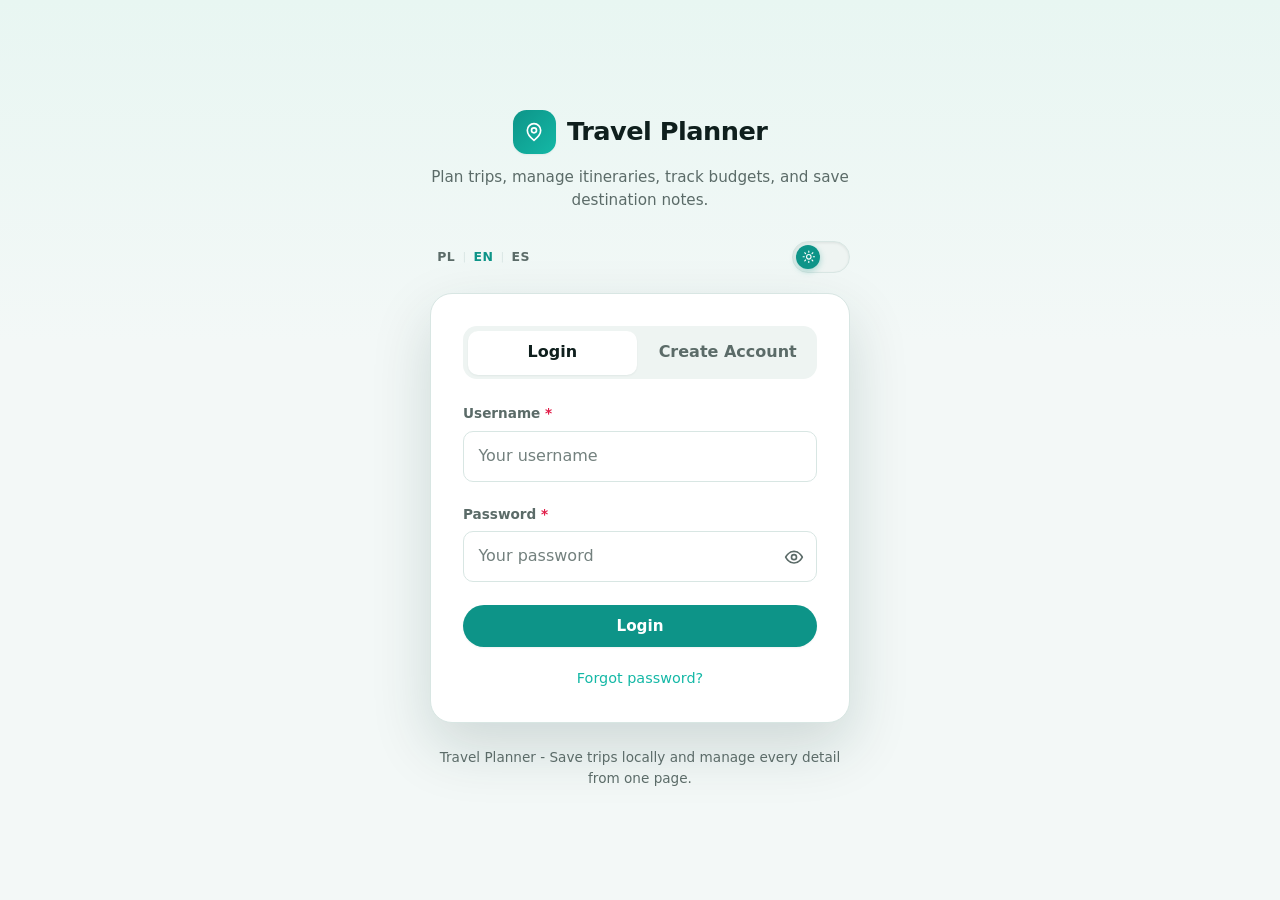
==== commit 9f6a6389: "feat: add account management and redesign settings UI Add self-service account management (password " ====
--- a/src/main/resources/static/index.html
+++ b/src/main/resources/static/index.html
@@ -54,6 +54,7 @@
 
           <span id="username-display" class="username-badge"></span>
 
+          <a class="btn btn-secondary" href="account.html" data-i18n="header.settings">Settings</a>
           <button id="export-data-button" class="btn btn-secondary export-btn" type="button" data-i18n="header.exportTrips">Export Trips</button>
           <button id="logout-button" class="btn btn-ghost" type="button" data-i18n="header.logout">Logout</button>
         </div>
--- a/src/main/resources/static/css/styles.css
+++ b/src/main/resources/static/css/styles.css
@@ -1235,6 +1235,21 @@
   background: var(--surface-2);
 }
 
+.auth-form-link {
+  text-align: center;
+  margin-top: 0.75rem;
+}
+
+.auth-form-link a {
+  color: var(--accent, var(--primary));
+  font-size: 0.9rem;
+  text-decoration: none;
+}
+
+.auth-form-link a:hover {
+  text-decoration: underline;
+}
+
 .auth-footer {
   text-align: center;
   color: var(--muted);
@@ -1247,6 +1262,174 @@
   color: var(--muted);
   font-size: 0.85rem;
   padding: 1.5rem 0 2.5rem;
+}
+
+/* ============================================================
+   Settings
+   ============================================================ */
+
+.settings-header {
+  margin: 0 0 1.5rem;
+}
+
+.settings-title {
+  font-size: 1.6rem;
+  font-weight: 800;
+  letter-spacing: -0.02em;
+  color: var(--text);
+  margin-bottom: 0.35rem;
+}
+
+.settings-subtitle {
+  color: var(--muted);
+  font-size: 0.95rem;
+}
+
+.settings-layout {
+  display: grid;
+  grid-template-columns: 220px minmax(0, 1fr);
+  gap: 1.5rem;
+  align-items: start;
+}
+
+.settings-nav {
+  position: sticky;
+  top: calc(var(--header-h) + 1.5rem);
+  display: flex;
+  flex-direction: column;
+  gap: 0.3rem;
+  background: var(--surface);
+  border: 1px solid var(--border);
+  border-radius: var(--radius-lg);
+  padding: 0.6rem;
+  box-shadow: var(--shadow-md);
+}
+
+.settings-nav-item {
+  display: flex;
+  align-items: center;
+  gap: 0.7rem;
+  width: 100%;
+  padding: 0.7rem 0.9rem;
+  border: none;
+  border-radius: var(--radius-sm);
+  background: transparent;
+  color: var(--muted);
+  font-size: 0.95rem;
+  font-weight: 600;
+  cursor: pointer;
+  text-align: left;
+  transition: background 0.15s ease, color 0.15s ease;
+}
+
+.settings-nav-item .icon {
+  width: 1.15rem;
+  height: 1.15rem;
+}
+
+.settings-nav-item:hover {
+  background: var(--surface-2);
+  color: var(--text);
+}
+
+.settings-nav-item.active {
+  background: var(--primary-soft);
+  color: var(--primary-strong);
+}
+
+.settings-panel {
+  background: var(--surface);
+  border: 1px solid var(--border);
+  border-radius: var(--radius-lg);
+  padding: 2rem;
+  box-shadow: var(--shadow-md);
+}
+
+.settings-pane {
+  display: none;
+}
+
+.settings-pane.active {
+  display: block;
+}
+
+.settings-pane-title {
+  font-size: 1.25rem;
+  font-weight: 700;
+  color: var(--text);
+  margin-bottom: 0.35rem;
+}
+
+.settings-pane-desc {
+  color: var(--muted);
+  font-size: 0.9rem;
+  margin-bottom: 1.5rem;
+}
+
+.settings-field-label {
+  display: block;
+  font-size: 0.85rem;
+  font-weight: 600;
+  color: var(--muted);
+}
+
+.settings-segment {
+  display: inline-flex;
+  gap: 0.3rem;
+  background: var(--surface-2);
+  border-radius: var(--radius-sm);
+  padding: 0.3rem;
+}
+
+.settings-segment-btn {
+  border: none;
+  background: transparent;
+  color: var(--muted);
+  cursor: pointer;
+  font-weight: 600;
+  font-size: 0.9rem;
+  padding: 0.5rem 1rem;
+  border-radius: var(--radius-sm);
+  transition: background 0.15s ease, color 0.15s ease, box-shadow 0.15s ease;
+}
+
+.settings-segment-btn.active {
+  background: var(--surface);
+  color: var(--text);
+  box-shadow: var(--shadow-sm);
+}
+
+.settings-hint {
+  font-size: 0.8rem;
+  color: var(--muted);
+  margin-top: 0.15rem;
+}
+
+.field-group input:disabled {
+  background: var(--surface-2);
+  color: var(--muted);
+  cursor: not-allowed;
+}
+
+.danger-zone {
+  margin-top: 2rem;
+  padding: 1.5rem;
+  border: 1px solid var(--danger);
+  border-radius: var(--radius);
+  background: var(--danger-soft);
+}
+
+.danger-zone-title {
+  color: var(--danger);
+  font-size: 1rem;
+  font-weight: 700;
+  margin-bottom: 0.4rem;
+}
+
+.danger-zone-desc {
+  color: var(--muted);
+  font-size: 0.9rem;
+  margin-bottom: 1rem;
 }
 
 /* ============================================================
@@ -1275,6 +1458,29 @@
 
   .detail-hero-meta {
     gap: 0.9rem;
+  }
+
+  .settings-layout {
+    grid-template-columns: 1fr;
+  }
+
+  .settings-nav {
+    position: static;
+    flex-direction: row;
+    flex-wrap: wrap;
+    gap: 0.3rem;
+    padding: 0.5rem;
+  }
+
+  .settings-nav-item {
+    width: auto;
+    flex: 1 1 auto;
+    justify-content: center;
+    padding: 0.6rem 0.8rem;
+  }
+
+  .settings-panel {
+    padding: 1.25rem;
   }
 }
 
